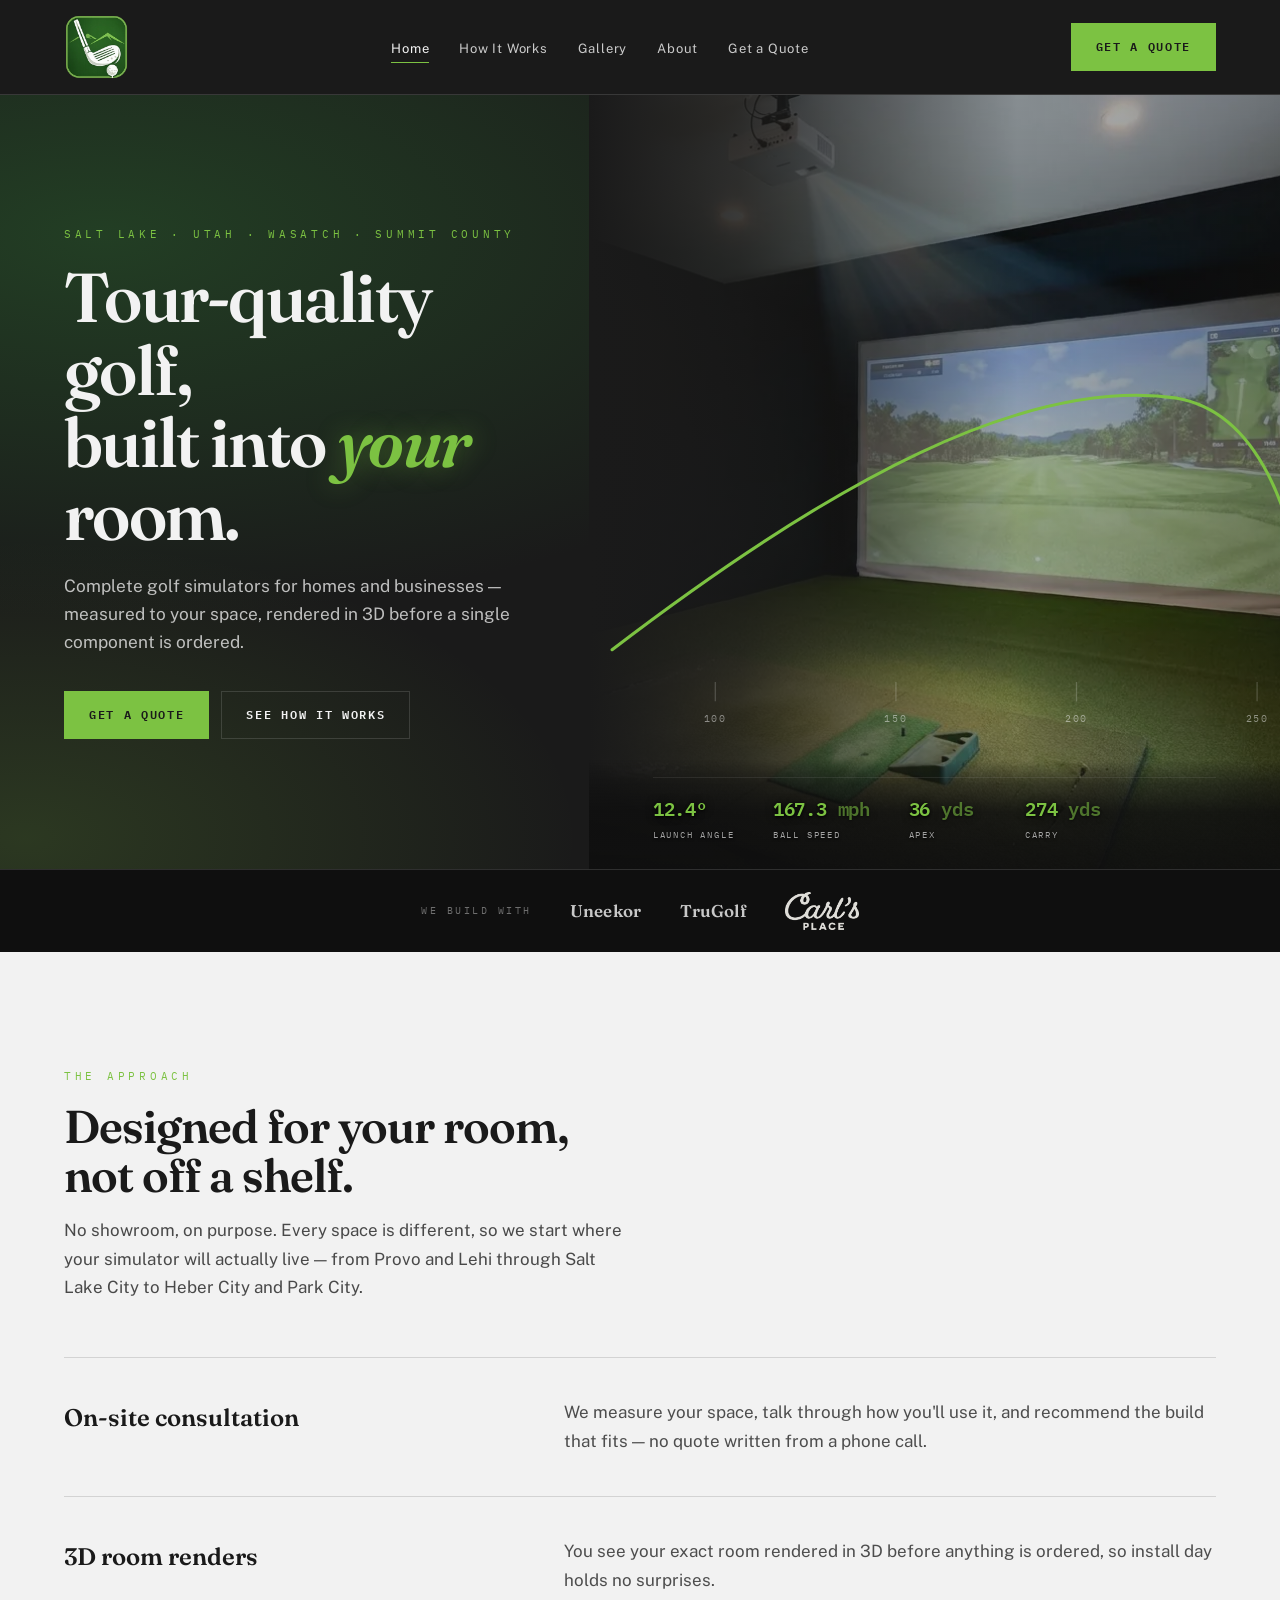
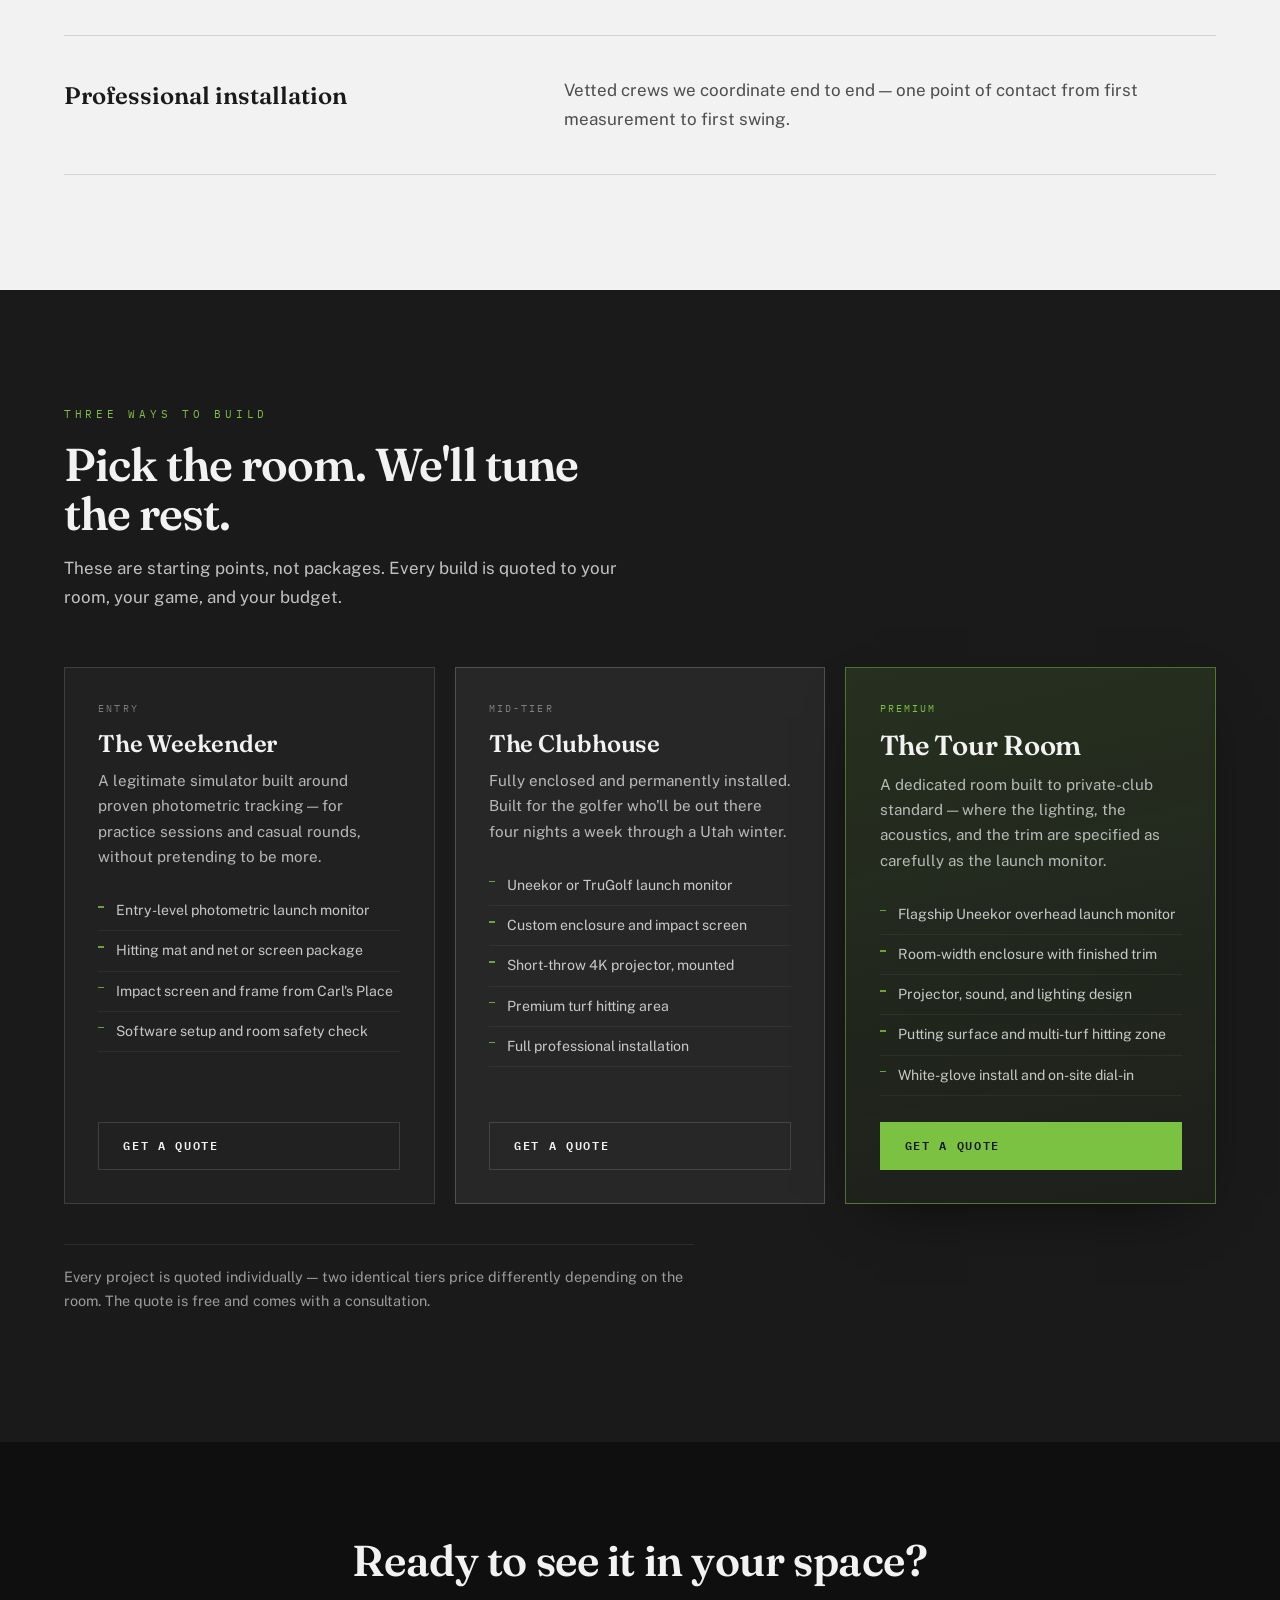
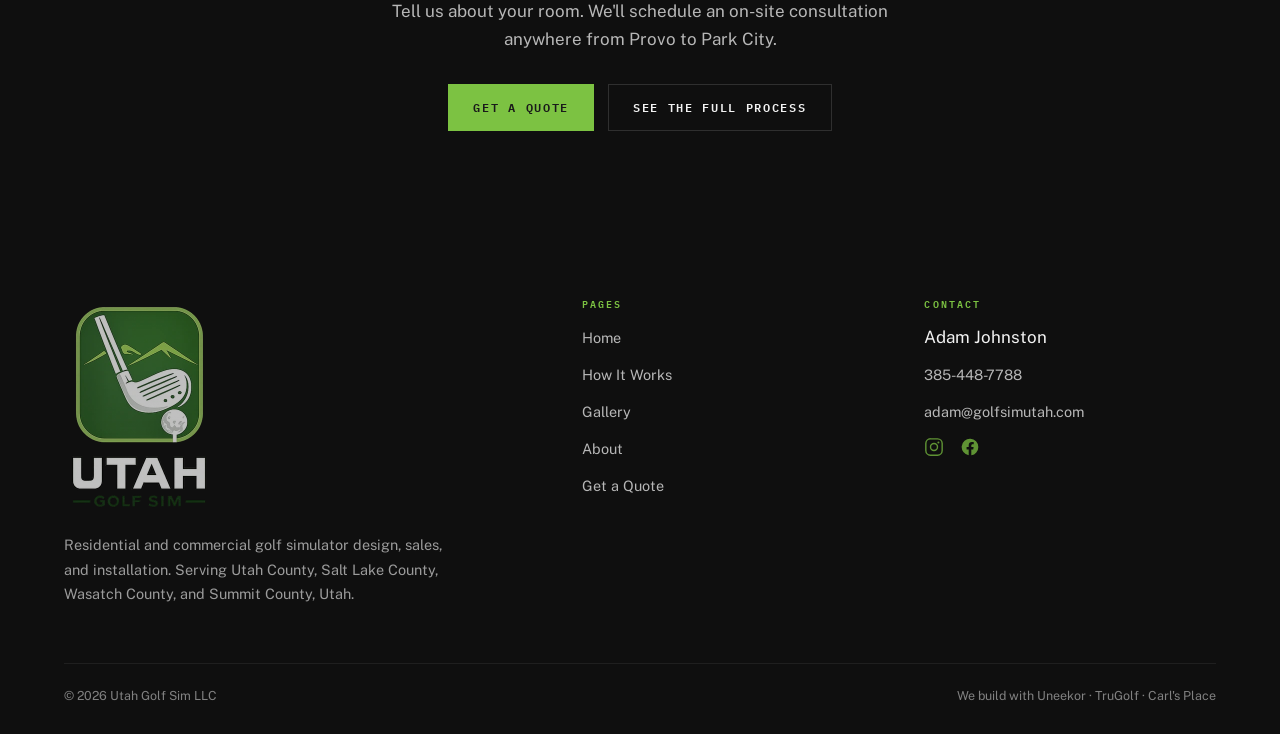
==== index.html @ 5980cd9d "Use icon-only mark in nav, larger The horizontal lockup crammed into the nav made "GOLF SIM" unreada" ====
<!DOCTYPE html>
<html lang="en">
<head>
<!-- Google tag (gtag.js) -->
<script async src="https://www.googletagmanager.com/gtag/js?id=G-Y579968N7B"></script>
<script>
  window.dataLayer = window.dataLayer || [];
  function gtag(){dataLayer.push(arguments);}
  gtag('js', new Date());
  gtag('config', 'G-Y579968N7B');
</script>
<!-- Meta Pixel Code -->
<script>
!function(f,b,e,v,n,t,s)
{if(f.fbq)return;n=f.fbq=function(){n.callMethod?
n.callMethod.apply(n,arguments):n.queue.push(arguments)};
if(!f._fbq)f._fbq=n;n.push=n;n.loaded=!0;n.version='2.0';
n.queue=[];t=b.createElement(e);t.async=!0;
t.src=v;s=b.getElementsByTagName(e)[0];
s.parentNode.insertBefore(t,s)}(window, document,'script',
'https://connect.facebook.net/en_US/fbevents.js');
fbq('init', '1754399582407942');
fbq('track', 'PageView');
</script>
<noscript><img height="1" width="1" style="display:none"
src="https://www.facebook.com/tr?id=1754399582407942&ev=PageView&noscript=1"
/></noscript>
<!-- End Meta Pixel Code -->
<meta charset="utf-8">
<meta name="viewport" content="width=device-width, initial-scale=1.0">
<title>Golf Simulator Installation — Salt Lake, Utah, Wasatch &amp; Summit County</title>
<meta name="description" content="Utah Golf Sim designs and installs residential and commercial golf simulators across Utah County, Salt Lake County, Wasatch County, and Summit County — Provo and Lehi to Park City and Heber City. We build with Uneekor, TruGolf, and Carl's Place. On-site consultation and a 3D render before anything is ordered.">
<link rel="canonical" href="https://golfsimutah.com/">
<meta property="og:type" content="website">
<meta property="og:site_name" content="Utah Golf Sim">
<meta property="og:title" content="Golf Simulator Installation — Salt Lake, Utah, Wasatch &amp; Summit County">
<meta property="og:description" content="Residential and commercial golf simulator design and installation. On-site consultation, 3D room render, professional install.">
<meta property="og:url" content="https://golfsimutah.com/">
<meta property="og:image" content="https://golfsimutah.com/assets/img/og-image.jpg">
<meta name="twitter:card" content="summary_large_image">
<meta name="twitter:title" content="Golf Simulator Installation — Salt Lake, Utah, Wasatch &amp; Summit County">
<meta name="twitter:description" content="Residential and commercial golf simulator design and installation across Utah County, Salt Lake County, Wasatch County, and Summit County.">
<meta name="twitter:image" content="https://golfsimutah.com/assets/img/og-image.jpg">
<link rel="icon" href="/assets/img/favicon.png" type="image/png">
<link rel="apple-touch-icon" href="/assets/img/favicon.png">
<link rel="preconnect" href="https://fonts.googleapis.com">
<link rel="preconnect" href="https://fonts.gstatic.com" crossorigin>
<link href="https://fonts.googleapis.com/css2?family=Fraunces:ital,opsz,wght@0,9..144,600;0,9..144,700;1,9..144,600&family=IBM+Plex+Mono:wght@400;600&family=Public+Sans:wght@400;600&display=swap" rel="stylesheet">
<link rel="stylesheet" href="/assets/css/style.css">
<script type="application/ld+json">
{
  "@context":"https://schema.org",
  "@type":"LocalBusiness",
  "@id":"https://golfsimutah.com/#business",
  "name":"Utah Golf Sim",
  "legalName":"Utah Golf Sim LLC",
  "url":"https://golfsimutah.com/",
  "logo":"https://golfsimutah.com/assets/img/logo-horizontal.png",
  "image":"https://golfsimutah.com/assets/img/og-image.jpg",
  "telephone":"+1-385-448-7788",
  "email":"adam@golfsimutah.com",
  "priceRange":"$$$$",
  "founder":{"@type":"Person","name":"Adam Johnston"},
  "address":{"@type":"PostalAddress","addressRegion":"UT","addressCountry":"US"},
  "areaServed":[
    {"@type":"AdministrativeArea","name":"Utah County, Utah"},
    {"@type":"AdministrativeArea","name":"Salt Lake County, Utah"},
    {"@type":"AdministrativeArea","name":"Wasatch County, Utah"},
    {"@type":"AdministrativeArea","name":"Summit County, Utah"}
  ],
  "description":"Residential and commercial golf simulator design, sales, and installation serving Utah County, Salt Lake County, Wasatch County, and Summit County, Utah — including Provo, Orem, Lehi, Draper, Park City, and Heber City.",
  "makesOffer":[
    {"@type":"Offer","itemOffered":{"@type":"Service","name":"The Weekender — entry golf simulator build"}},
    {"@type":"Offer","itemOffered":{"@type":"Service","name":"The Clubhouse — mid-tier enclosed simulator room"}},
    {"@type":"Offer","itemOffered":{"@type":"Service","name":"The Tour Room — premium dedicated simulator room"}}
  ]
}
</script>
</head>
<body>
<a class="skip" href="#main">Skip to main content</a>

<header class="nav">
  <div class="nav__in">
    <a class="logo" href="/" aria-label="Utah Golf Sim - Home"><picture><source srcset="/assets/img/logo-icon.webp" type="image/webp"><img class="logo__img" src="/assets/img/logo-icon.png" alt="Utah Golf Sim" width="220" height="222" fetchpriority="high"></picture></a>
    <button class="nav__toggle" aria-expanded="false" aria-label="Menu">
      <svg width="22" height="14" viewBox="0 0 22 14" fill="none" stroke="currentColor" stroke-width="1.6"><path d="M0 1h22M0 7h22M0 13h22"/></svg>
    </button>
    <ul class="nav__links">
      <li><a href="/" aria-current="page">Home</a></li>
      <li><a href="/how-it-works">How It Works</a></li>
      <li><a href="/gallery">Gallery</a></li>
      <li><a href="/about">About</a></li>
      <li><a href="/quote">Get a Quote</a></li>
    </ul>
    <a class="btn btn--brass" href="/quote">Get a Quote</a>
  </div>
</header>

<main id="main">

<section class="hero">
  <div class="hero__grid">
    <div class="hero__copy">
      <p class="eyebrow">Salt Lake &middot; Utah &middot; Wasatch &middot; Summit County</p>
      <h1>Tour-quality golf,<br>built into <em>your</em> room.</h1>
      <p class="hero__sub">Complete golf simulators for homes and businesses — measured to your space, rendered in 3D before a single component is ordered.</p>
      <div class="hero__cta">
        <a class="btn btn--brass" href="/quote">Get a Quote</a>
        <a class="btn btn--ghost" href="/how-it-works">See How It Works</a>
      </div>
    </div>

    <div class="hero__media">
      <picture>
        <source srcset="/assets/img/hero.webp" type="image/webp">
        <img src="/assets/img/hero.jpg" width="1376" height="768" fetchpriority="high" alt="A golf simulator room with wall-to-wall turf, a matte black screen wall showing a projected fairway, and a ceiling-mounted projector."></picture>
      <div class="hero__scrim"></div>

      <svg class="hero__tracer" viewBox="0 0 800 600" preserveAspectRatio="xMidYMid slice" aria-hidden="true">
        <line class="tracer__tick" x1="90" y1="470" x2="90" y2="455"/>
        <line class="tracer__tick" x1="230" y1="470" x2="230" y2="455"/>
        <line class="tracer__tick" x1="370" y1="470" x2="370" y2="455"/>
        <line class="tracer__tick" x1="510" y1="470" x2="510" y2="455"/>
        <line class="tracer__tick" x1="650" y1="470" x2="650" y2="455"/>
        <text class="tracer__lbl" x="90" y="486" text-anchor="middle">50</text>
        <text class="tracer__lbl" x="230" y="486" text-anchor="middle">100</text>
        <text class="tracer__lbl" x="370" y="486" text-anchor="middle">150</text>
        <text class="tracer__lbl" x="510" y="486" text-anchor="middle">200</text>
        <text class="tracer__lbl" x="650" y="486" text-anchor="middle">250</text>
        <path class="tracer__path" pathLength="1000" d="M 150 430 C 320 300, 470 218, 588 235 C 650 246, 680 322, 688 410"/>
        <circle class="tracer__ball" cx="688" cy="410" r="7" fill="#7CC242" style="transform-origin:688px 410px"/>
      </svg>

      <div class="readout">
        <div class="readout__item">
          <div class="readout__num"><span data-to="12.4" data-dec="1" data-suffix="°">12.4°</span></div>
          <div class="readout__lbl">Launch angle</div>
        </div>
        <div class="readout__item">
          <div class="readout__num"><span data-to="167.3" data-dec="1">167.3</span> <span style="opacity:.55">mph</span></div>
          <div class="readout__lbl">Ball speed</div>
        </div>
        <div class="readout__item">
          <div class="readout__num"><span data-to="36" data-dec="0">36</span> <span style="opacity:.55">yds</span></div>
          <div class="readout__lbl">Apex</div>
        </div>
        <div class="readout__item">
          <div class="readout__num"><span data-to="274" data-dec="0">274</span> <span style="opacity:.55">yds</span></div>
          <div class="readout__lbl">Carry</div>
        </div>
      </div>
    </div>
  </div>
</section>

<section class="dealers">
  <div class="wrap dealers__in">
    <span class="dealers__lbl">We build with</span>
    <span class="dealers__name">Uneekor</span>
    <span class="dealers__name">TruGolf</span>
    <img class="dealers__logo" src="/assets/img/carl-place-logo.png" width="79" height="41" alt="Carl's Place" loading="lazy">
  </div>
</section>

<section class="sec">
  <div class="wrap">
    <div class="sec__head rv">
      <p class="eyebrow">The approach</p>
      <h2>Designed for your room, not off a shelf.</h2>
      <p class="sec__lede">No showroom, on purpose. Every space is different, so we start where your simulator will actually live — from Provo and Lehi through Salt Lake City to Heber City and Park City.</p>
    </div>

    <div class="approach">
      <div class="approach__row rv">
        <div class="approach__k">On-site consultation</div>
        <p class="approach__v">We measure your space, talk through how you'll use it, and recommend the build that fits — no quote written from a phone call.</p>
      </div>
      <div class="approach__row rv">
        <div class="approach__k">3D room renders</div>
        <p class="approach__v">You see your exact room rendered in 3D before anything is ordered, so install day holds no surprises.</p>
      </div>
      <div class="approach__row rv">
        <div class="approach__k">Professional installation</div>
        <p class="approach__v">Vetted crews we coordinate end to end — one point of contact from first measurement to first swing.</p>
      </div>
    </div>
  </div>
</section>

<section class="sec sec--dark">
  <div class="wrap">
    <div class="sec__head rv">
      <p class="eyebrow">Three ways to build</p>
      <h2>Pick the room. We'll tune the rest.</h2>
      <p class="sec__lede">These are starting points, not packages. Every build is quoted to your room, your game, and your budget.</p>
    </div>

    <div class="tiers">
      <article class="tier rv">
        <div class="tier__tag">Entry</div>
        <h3>The Weekender</h3>
        <p class="tier__desc">A legitimate simulator built around proven photometric tracking — for practice sessions and casual rounds, without pretending to be more.</p>
        <ul class="tier__list">
          <li>Entry-level photometric launch monitor</li>
          <li>Hitting mat and net or screen package</li>
          <li>Impact screen and frame from Carl's Place</li>
          <li>Software setup and room safety check</li>
        </ul>
        <a class="btn btn--ghost" href="/quote">Get a Quote</a>
      </article>

      <article class="tier tier--mid rv">
        <div class="tier__tag">Mid-tier</div>
        <h3>The Clubhouse</h3>
        <p class="tier__desc">Fully enclosed and permanently installed. Built for the golfer who'll be out there four nights a week through a Utah winter.</p>
        <ul class="tier__list">
          <li>Uneekor or TruGolf launch monitor</li>
          <li>Custom enclosure and impact screen</li>
          <li>Short-throw 4K projector, mounted</li>
          <li>Premium turf hitting area</li>
          <li>Full professional installation</li>
        </ul>
        <a class="btn btn--ghost" href="/quote">Get a Quote</a>
      </article>

      <article class="tier tier--top rv">
        <div class="tier__tag">Premium</div>
        <h3>The Tour Room</h3>
        <p class="tier__desc">A dedicated room built to private-club standard — where the lighting, the acoustics, and the trim are specified as carefully as the launch monitor.</p>
        <ul class="tier__list">
          <li>Flagship Uneekor overhead launch monitor</li>
          <li>Room-width enclosure with finished trim</li>
          <li>Projector, sound, and lighting design</li>
          <li>Putting surface and multi-turf hitting zone</li>
          <li>White-glove install and on-site dial-in</li>
        </ul>
        <a class="btn btn--brass" href="/quote">Get a Quote</a>
      </article>
    </div>

    <p class="tier__note">Every project is quoted individually — two identical tiers price differently depending on the room. The quote is free and comes with a consultation.</p>
  </div>
</section>

<section class="cta">
  <div class="wrap">
    <h2>Ready to see it in your space?</h2>
    <p>Tell us about your room. We'll schedule an on-site consultation anywhere from Provo to Park City.</p>
    <a class="btn btn--brass" href="/quote">Get a Quote</a>
    <a class="btn btn--ghost" href="/how-it-works" style="margin-left:10px">See the Full Process</a>
  </div>
</section>

</main>

<footer class="foot">
  <div class="wrap">
    <div class="foot__grid">
      <div>
        <a class="logo" href="/" aria-label="Utah Golf Sim - Home"><picture><source srcset="/assets/img/logo-vertical.webp" type="image/webp"><img class="logo__img logo__img--foot" src="/assets/img/logo-vertical.png" alt="Utah Golf Sim" width="300" height="432" loading="lazy"></picture></a>
        <p class="foot__blurb">Residential and commercial golf simulator design, sales, and installation. Serving Utah County, Salt Lake County, Wasatch County, and Summit County, Utah.</p>
      </div>
      <div>
        <h4>Pages</h4>
        <ul>
          <li><a href="/">Home</a></li>
          <li><a href="/how-it-works">How It Works</a></li>
          <li><a href="/gallery">Gallery</a></li>
          <li><a href="/about">About</a></li>
          <li><a href="/quote">Get a Quote</a></li>
        </ul>
      </div>
      <div>
        <h4>Contact</h4>
        <ul>
          <li>Adam Johnston</li>
          <li><a href="tel:+13854487788">385-448-7788</a></li>
          <li><a href="mailto:adam@golfsimutah.com">adam@golfsimutah.com</a></li><li class="foot__social"><a href="https://www.instagram.com/utahgolfsim/" target="_blank" rel="noopener" aria-label="Utah Golf Sim on Instagram"><svg width="20" height="20" viewBox="0 0 24 24" fill="none" aria-hidden="true"><rect x="2.2" y="2.2" width="19.6" height="19.6" rx="5.5" stroke="currentColor" stroke-width="1.7"/><circle cx="12" cy="12" r="4.2" stroke="currentColor" stroke-width="1.7"/><circle cx="17.3" cy="6.7" r="1.25" fill="currentColor"/></svg></a><a href="https://www.facebook.com/profile.php?id=61592087606623" target="_blank" rel="noopener" aria-label="Utah Golf Sim on Facebook"><svg width="20" height="20" viewBox="0 0 24 24" fill="currentColor" aria-hidden="true"><path d="M22 12a10 10 0 1 0-11.56 9.88v-6.99H7.9V12h2.54V9.8c0-2.51 1.49-3.9 3.78-3.9 1.09 0 2.24.2 2.24.2v2.46h-1.26c-1.24 0-1.63.77-1.63 1.56V12h2.78l-.44 2.89h-2.34v6.99A10 10 0 0 0 22 12z"/></svg></a></li>
        </ul>
      </div>
    </div>
    <div class="foot__base">
      <span>© 2026 Utah Golf Sim LLC</span>
      <span>We build with Uneekor · TruGolf · Carl's Place</span>
    </div>
  </div>
</footer>

<script src="/assets/js/main.js"></script>
</body>
</html>
---- assets/css/style.css ----
/* ============================================================
   UTAH GOLF SIM — brand system
   ============================================================ */
:root{
  /* 2026 rebrand — dark charcoal + neon-green, matching the Facebook cover.
     Variable NAMES are kept from the old scheme so existing inline var(--…)
     references keep working; only the VALUES moved to the new palette. */
  --green:#1A1A1A;        /* charcoal — dark base (nav, hero, dark sections) */
  --green-deep:#0F0F0F;   /* deeper charcoal — footer / deepest bands */
  --cream:#F2F2F2;        /* light-gray — body bg + light text on dark */
  --brass:#7CC242;        /* accent-green (neon) — the new accent, replaces brass */
  --brass-dim:#2E7032;    /* primary-green — deeper accent */
  --ink:#1A1A1A;          /* charcoal text on light sections */
  --primary-green:#2E7032;
  --accent-green:#7CC242;
  --white:#FFFFFF;
  --rule:rgba(242,242,242,.14);
  --rule-dark:rgba(26,26,26,.14);

  --display:"Fraunces",Georgia,"Times New Roman",serif;
  --body:"Public Sans",system-ui,-apple-system,sans-serif;
  --mono:"IBM Plex Mono",ui-monospace,monospace;

  --pad:clamp(20px,5vw,64px);
  --maxw:1280px;
}

*,*::before,*::after{box-sizing:border-box}
html{scroll-behavior:smooth}
@media (prefers-reduced-motion:reduce){html{scroll-behavior:auto}}
body{
  margin:0;background:var(--cream);color:var(--ink);
  font-family:var(--body);font-size:17px;line-height:1.65;
  -webkit-font-smoothing:antialiased;
}
img,video,svg{display:block;max-width:100%}
a{color:inherit}
h1,h2,h3,h4{font-family:var(--display);font-weight:600;line-height:1.05;margin:0;letter-spacing:-.01em}

.wrap{max-width:var(--maxw);margin:0 auto;padding-inline:var(--pad)}
.skip{position:absolute;left:-9999px}
.skip:focus{left:12px;top:12px;background:var(--brass);color:var(--green);padding:10px 16px;z-index:100}
:focus-visible{outline:2px solid var(--brass);outline-offset:3px}

/* ---------- eyebrow ---------- */
.eyebrow{
  font-family:var(--mono);font-size:11px;letter-spacing:.34em;
  text-transform:uppercase;color:var(--brass);margin:0 0 18px;
}

/* ============================================================
   NAV
   ============================================================ */
.nav{
  position:sticky;top:0;z-index:50;background:var(--green);
  border-bottom:1px solid var(--rule);
}
.nav__in{
  max-width:var(--maxw);margin:0 auto;padding:14px var(--pad);
  display:flex;align-items:center;justify-content:space-between;gap:24px;
}
/* logo — stacked lockup, fixes the run-together bug */
.logo{text-decoration:none;display:block;line-height:0}
.nav .logo__img{display:block;height:66px;width:auto}
.logo__img--foot{display:block;height:auto;width:150px}
@media (max-width:900px){.nav .logo__img{height:58px}}
.logo__eyebrow{
  display:block;font-family:var(--mono);font-size:10px;font-weight:600;
  letter-spacing:.42em;color:var(--brass);margin-bottom:5px;
}
.logo__word{
  display:block;font-family:var(--display);font-weight:700;
  font-size:23px;letter-spacing:.02em;color:var(--cream);
}
.nav__links{display:flex;align-items:center;gap:30px;list-style:none;margin:0;padding:0}
.nav__links li+li{margin-left:0}
@supports not (gap:1px){.nav__links li+li{margin-left:30px}}
.nav__links a{
  font-size:13px;letter-spacing:.06em;text-decoration:none;color:var(--cream);
  opacity:.82;padding:6px 0;border-bottom:1.5px solid transparent;
}
.nav__links a:hover{opacity:1}
.nav__links a[aria-current="page"]{opacity:1;border-bottom-color:var(--brass)}
.nav__toggle{display:none;background:none;border:0;color:var(--cream);padding:8px;cursor:pointer}

.btn{
  display:inline-block;font-family:var(--mono);font-size:12px;font-weight:600;
  letter-spacing:.14em;text-transform:uppercase;text-decoration:none;
  padding:13px 24px;border:1.5px solid transparent;cursor:pointer;transition:.18s;
}
.btn--brass{background:var(--brass);color:var(--green)}
.btn--brass:hover{background:#93d45f;box-shadow:0 0 24px -4px rgba(124,194,66,.55)}
.btn--ghost{border-color:var(--rule);color:var(--cream)}
.btn--ghost:hover{border-color:var(--brass);color:var(--brass)}
.btn--ink{border-color:var(--green);color:var(--green)}
.btn--ink:hover{background:var(--green);color:var(--cream)}

@media (max-width:900px){
  .nav__toggle{display:block}
  .nav__links{
    display:none;position:absolute;inset:100% 0 auto 0;background:var(--green-deep);
    flex-direction:column;align-items:flex-start;gap:0;padding:8px var(--pad) 20px;
    border-bottom:1px solid var(--rule);
  }
  .nav__links.is-open{display:flex}
  .nav__links li{width:100%}
  .nav__links a{display:block;padding:13px 0;font-size:15px}
  .nav .btn{display:none}
}

/* ============================================================
   HERO — asymmetric, media bleeds right
   ============================================================ */
.hero{
  background:
    radial-gradient(120% 90% at 8% 18%,rgba(46,112,50,.42) 0%,rgba(46,112,50,0) 55%),
    radial-gradient(90% 80% at 2% 96%,rgba(124,194,66,.18) 0%,rgba(124,194,66,0) 48%),
    var(--green);
  color:var(--cream);position:relative;overflow:hidden;
}
.hero h1 em{text-shadow:0 0 26px rgba(124,194,66,.4)}
.hero__grid{
  max-width:var(--maxw);margin:0 auto;
  display:grid;grid-template-columns:minmax(0,46fr) minmax(0,54fr);align-items:center;
  min-height:min(86vh,780px);
}
.hero__copy{padding:80px var(--pad) 80px}
.hero h1{
  font-size:clamp(2.6rem,5.4vw,4.4rem);color:var(--cream);
  margin:0 0 22px;letter-spacing:-.025em;
}
.hero h1 em{font-style:italic;color:var(--brass)}
.hero__sub{
  font-size:clamp(1rem,1.35vw,1.16rem);line-height:1.62;
  color:rgba(242,242,242,.76);max-width:48ch;margin:0 0 34px;
}
.hero__cta{display:flex;gap:12px;flex-wrap:wrap}

.hero__media{position:relative;align-self:stretch;min-height:340px;background:var(--green-deep)}
.hero__media picture{display:contents}
.hero__media img,.hero__media video{
  position:absolute;inset:0;width:100%;height:100%;object-fit:cover;
  /* the photo is shot bright and centre-weighted; bias the crop right so the
     screen wall sits clear of the headline column */
  object-position:62% center;
}
.hero__scrim{
  position:absolute;inset:0;
  background:linear-gradient(90deg,var(--green) 0%,rgba(26,26,26,.86) 22%,rgba(26,26,26,.34) 62%,rgba(26,26,26,.5) 100%);
}
.hero__tracer{position:absolute;inset:0;width:100%;height:100%}

/* tracer draw-on */
.tracer__path{
  fill:none;stroke:var(--brass);stroke-width:2.4;stroke-linecap:round;
  stroke-dasharray:1000;stroke-dashoffset:1000;
}
.is-ready .tracer__path{animation:draw 1.5s cubic-bezier(.22,.9,.3,1) .25s forwards}
@keyframes draw{to{stroke-dashoffset:0}}
.tracer__ball{opacity:0}
.is-ready .tracer__ball{animation:pop .4s ease-out 1.6s forwards}
@keyframes pop{from{opacity:0;transform:scale(.4)}to{opacity:1;transform:scale(1)}}
.tracer__tick{stroke:rgba(242,242,242,.2);stroke-width:1}
.tracer__lbl{
  font-family:var(--mono);font-size:8px;letter-spacing:.16em;
  fill:rgba(242,242,242,.5);text-transform:uppercase;
}

/* data readout */
/* The readouts float on the photograph, whose brightness swings from dark
   turf to a lit projector screen — 36 yds landed on the fairway at 1.5:1.
   A scrim under the strip gives every number a predictable dark backing
   instead of trusting whatever pixel happens to be behind it. */
.readout::before{
  content:"";position:absolute;left:calc(var(--pad) * -1);right:calc(var(--pad) * -1);
  top:-18px;bottom:-26px;z-index:-1;pointer-events:none;
  background:linear-gradient(180deg,rgba(15,15,15,0) 0%,rgba(15,15,15,.55) 22%,rgba(15,15,15,.88) 48%,rgba(15,15,15,.95) 100%);
}
.readout{
  position:absolute;left:var(--pad);bottom:26px;right:var(--pad);
  display:flex;gap:clamp(16px,3vw,40px);flex-wrap:wrap;
  padding-top:16px;border-top:1px solid var(--rule);
  isolation:isolate;
}
.readout__item{min-width:78px}
.readout__num{
  font-family:var(--mono);font-size:clamp(17px,1.5vw,19px);font-weight:600;
  color:var(--brass);letter-spacing:-.01em;
  /* brass is a mid-tone and the apex figure lands on the lit screen; the
     shadow carries it where the scrim alone can't reach */
  text-shadow:0 1px 3px rgba(0,0,0,.95),0 0 8px rgba(0,0,0,.7);
}
.readout__lbl{
  font-family:var(--mono);font-size:9px;letter-spacing:.2em;
  text-transform:uppercase;color:rgba(242,242,242,.66);margin-top:3px;
  text-shadow:0 1px 3px rgba(0,0,0,.9);
}

@media (max-width:1000px){
  .hero__grid{grid-template-columns:1fr;min-height:0}
  .hero__copy{padding:64px var(--pad) 44px;order:1}
  .hero__media{order:2;height:clamp(300px,52vw,440px)}
  .hero__scrim{background:linear-gradient(180deg,rgba(26,26,26,.72) 0%,rgba(26,26,26,.25) 45%,rgba(26,26,26,.7) 100%)}
}

/* ============================================================
   DEALER STRIP
   ============================================================ */
.dealers{background:var(--green-deep);color:var(--cream);padding:22px 0;border-top:1px solid var(--rule)}
.dealers__in{
  display:flex;align-items:center;gap:clamp(18px,3vw,44px);flex-wrap:wrap;justify-content:center;
}
.dealers__lbl{
  font-family:var(--mono);font-size:9.5px;letter-spacing:.26em;text-transform:uppercase;
  color:rgba(242,242,242,.42);
}
.dealers__name{
  font-family:var(--display);font-size:17px;font-weight:600;
  color:rgba(242,242,242,.82);letter-spacing:.01em;
}
.dealers__logo{height:38px;width:auto;opacity:.9;display:block}

/* ============================================================
   SECTIONS — varied rhythm, not a metronome
   ============================================================ */
.sec{padding:clamp(64px,9vw,120px) 0}
.sec--tight{padding:clamp(48px,6vw,72px) 0}
.sec--dark{background:var(--green);color:var(--cream)}
.sec--deep{background:var(--green-deep);color:var(--cream)}
.sec--dark h2,.sec--deep h2{color:var(--cream)}

.sec__head{max-width:56ch;margin-bottom:clamp(34px,5vw,56px)}
.sec h2{font-size:clamp(1.9rem,3.6vw,2.9rem);margin:0 0 16px;letter-spacing:-.022em}
.sec__lede{font-size:1.06rem;line-height:1.68;opacity:.78;margin:0}

/* offset approach list — deliberately not a 3-up grid */
.approach{display:grid;gap:0}
.approach__row{
  display:grid;grid-template-columns:minmax(0,1fr) minmax(0,1.45fr);
  gap:clamp(20px,4vw,56px);padding:clamp(26px,3.6vw,40px) 0;
  border-top:1px solid var(--rule-dark);align-items:start;
}
.sec--dark .approach__row{border-top-color:var(--rule)}
.approach__row:last-child{border-bottom:1px solid var(--rule-dark)}
.sec--dark .approach__row:last-child{border-bottom-color:var(--rule)}
.approach__k{font-family:var(--display);font-size:clamp(1.15rem,1.9vw,1.5rem);font-weight:600}
.approach__v{margin:0;opacity:.76;line-height:1.7}
@media (max-width:760px){.approach__row{grid-template-columns:1fr;gap:10px}}

/* ============================================================
   TIERS — visual weight escalates with tier
   ============================================================ */
.tiers{display:grid;grid-template-columns:repeat(3,1fr);gap:clamp(14px,1.6vw,20px);align-items:stretch}
.tier{
  background:rgba(242,242,242,.03);border:1px solid var(--rule);
  padding:clamp(26px,2.6vw,34px);display:flex;flex-direction:column;
  transition:.2s;
}
.tier:hover{transform:translateY(-3px);border-color:rgba(124,194,66,.4)}
.tier__tag{
  font-family:var(--mono);font-size:9.5px;letter-spacing:.22em;text-transform:uppercase;
  color:rgba(242,242,242,.44);margin-bottom:14px;
}
.tier h3{font-size:1.5rem;color:var(--cream);margin:0 0 12px}
.tier__desc{font-size:.95rem;line-height:1.66;opacity:.72;margin:0 0 22px}
.tier__list{list-style:none;margin:0 0 26px;padding:0;flex:1}
.tier__list li{
  font-size:.88rem;padding:8px 0 8px 18px;position:relative;opacity:.8;
  border-bottom:1px solid rgba(242,242,242,.07);
}
.tier__list li::before{
  content:"";position:absolute;left:0;top:15px;width:6px;height:1.5px;background:var(--brass);
}
/* escalation */
.tier--mid{background:rgba(242,242,242,.055);border-color:rgba(242,242,242,.2)}
.tier--top{
  background:linear-gradient(168deg,rgba(124,194,66,.13),rgba(124,194,66,.03));
  border-color:rgba(124,194,66,.5);box-shadow:0 20px 60px -30px rgba(0,0,0,.8);
}
.tier--top .tier__tag{color:var(--brass)}
.tier--top h3{font-size:1.72rem}
.tier__note{
  margin-top:clamp(28px,3.4vw,40px);padding-top:20px;border-top:1px solid var(--rule);
  font-size:.9rem;opacity:.6;max-width:70ch;
}
@media (max-width:900px){.tiers{grid-template-columns:1fr}}

/* ============================================================
   GALLERY — editorial, varied card sizes by content type
   ============================================================ */
.gnote{
  border-left:2px solid var(--brass);padding:14px 0 14px 18px;
  margin-bottom:clamp(32px,4vw,48px);max-width:64ch;
  font-size:.96rem;line-height:1.65;opacity:.8;
}
.gnote strong{opacity:1;font-weight:600}

.gwork{display:grid;grid-template-columns:repeat(2,1fr);gap:clamp(12px,1.5vw,18px)}
.gwork__card{
  position:relative;overflow:hidden;background:var(--green-deep);
  border:1px solid var(--rule-dark);text-decoration:none;color:inherit;display:block;
}
.gwork__card--feature{grid-column:1 / -1}
.gwork__media{aspect-ratio:16/9;background:var(--green-deep);position:relative;overflow:hidden}
.gwork__card--feature .gwork__media{aspect-ratio:21/9}
.gwork__media img{width:100%;height:100%;object-fit:cover;transition:.5s}
.gwork__card:hover .gwork__media img{transform:scale(1.03)}
.gwork__body{padding:20px 22px 24px;background:var(--cream)}
.gwork__badge{
  position:absolute;top:12px;left:12px;z-index:2;
  font-family:var(--mono);font-size:8.5px;letter-spacing:.18em;text-transform:uppercase;
  background:rgba(15,15,15,.86);color:var(--brass);padding:6px 10px;
  border:1px solid rgba(124,194,66,.34);
}
.gwork__body h3{font-size:1.16rem;margin:0 0 7px}
.gwork__body p{margin:0;font-size:.9rem;line-height:1.6;opacity:.72}
@media (max-width:760px){.gwork{grid-template-columns:1fr}}

/* render card — device framing, visually distinct from photo cards */
.grender{
  display:grid;grid-template-columns:minmax(0,1.1fr) minmax(0,1fr);
  gap:clamp(24px,4vw,56px);align-items:center;
}
.grender__frame{
  background:var(--green-deep);border:1px solid var(--rule);padding:clamp(16px,2.2vw,26px);
  position:relative;
}
.grender__frame::after{
  content:"";position:absolute;inset:0;border:1px solid rgba(124,194,66,.18);
  margin:8px;pointer-events:none;
}
.grender__frame img{width:100%;aspect-ratio:4/3;object-fit:cover}
@media (max-width:860px){.grender{grid-template-columns:1fr}}

/* spec strip — technical detail, reads like a spec sheet not interiors */
.gspec{display:grid;grid-template-columns:repeat(2,1fr);gap:clamp(12px,1.5vw,18px)}
.gspec__item{border:1px solid var(--rule);background:rgba(242,242,242,.03)}
.gspec__item img{width:100%;aspect-ratio:3/2;object-fit:cover}
.gspec__meta{padding:18px 20px 22px}
.gspec__meta h3{font-size:1.08rem;color:var(--cream);margin:0 0 6px}
.gspec__meta p{margin:0;font-size:.86rem;line-height:1.6;opacity:.68}
@media (max-width:760px){.gspec{grid-template-columns:1fr}}

/* ============================================================
   PROCESS — a real sequence, so numbering is earned
   ============================================================ */
.steps{counter-reset:s;display:grid;gap:0}
.step{
  display:grid;grid-template-columns:auto minmax(0,1fr);gap:clamp(20px,3vw,40px);
  padding:clamp(28px,3.6vw,44px) 0;border-top:1px solid var(--rule-dark);position:relative;
}
.sec--dark .step,.sec--deep .step{border-top-color:var(--rule)}
.step:last-child{border-bottom:1px solid var(--rule-dark)}
.sec--dark .step:last-child,.sec--deep .step:last-child{border-bottom-color:var(--rule)}
.step__n{
  counter-increment:s;font-family:var(--mono);font-size:11px;letter-spacing:.2em;
  color:var(--brass);padding-top:6px;
}
.step__n::before{content:counter(s,decimal-leading-zero)}
.step h3{font-size:clamp(1.25rem,2.2vw,1.65rem);margin:0 0 10px}
.step p{margin:0;opacity:.76;line-height:1.7;max-width:62ch}

/* ============================================================
   CTA BAND
   ============================================================ */
.cta{background:var(--green-deep);color:var(--cream);padding:clamp(60px,8vw,96px) 0;text-align:center}
.cta h2{font-size:clamp(1.8rem,3.4vw,2.7rem);margin:0 0 14px;color:var(--cream)}
.cta p{opacity:.74;max-width:52ch;margin:0 auto 30px}

/* ============================================================
   FORM
   ============================================================ */
.formgrid{display:grid;grid-template-columns:minmax(0,1.15fr) minmax(0,.85fr);gap:clamp(32px,5vw,72px);align-items:start}
@media (max-width:900px){.formgrid{grid-template-columns:1fr}}
.field{margin-bottom:20px}
.field label{
  display:block;font-family:var(--mono);font-size:10px;letter-spacing:.16em;
  text-transform:uppercase;margin-bottom:7px;opacity:.66;
}
.field input,.field select,.field textarea{
  width:100%;padding:13px 14px;font-family:var(--body);font-size:15px;color:var(--ink);
  background:#fff;border:1px solid rgba(26,26,26,.22);border-radius:0;
}
.field textarea{min-height:118px;resize:vertical}
.field input:focus,.field select:focus,.field textarea:focus{
  outline:none;border-color:var(--brass);box-shadow:0 0 0 3px rgba(124,194,66,.16);
}
.field__hint{font-size:.78rem;opacity:.56;margin:6px 0 0}
.hp{position:absolute;left:-9999px}
.aside{background:var(--green);color:var(--cream);padding:clamp(26px,3vw,34px)}
.aside h3{color:var(--cream);font-size:1.2rem;margin:0 0 18px}
.aside ol{margin:0;padding-left:18px}
.aside li{margin-bottom:16px;font-size:.92rem;line-height:1.62;opacity:.8}
.aside li strong{opacity:1;display:block;font-weight:600;margin-bottom:2px}
.aside__contact{margin-top:24px;padding-top:20px;border-top:1px solid var(--rule);font-size:.9rem;opacity:.8}
.aside__contact a{color:var(--brass)}

/* ============================================================
   FOOTER
   ============================================================ */
.foot{background:var(--green-deep);color:var(--cream);padding:clamp(48px,6vw,72px) 0 28px}
.foot__grid{display:grid;grid-template-columns:minmax(0,1.6fr) repeat(2,minmax(0,1fr));gap:clamp(28px,4vw,56px)}
.foot__blurb{font-size:.9rem;line-height:1.7;opacity:.62;max-width:42ch;margin:18px 0 0}
.foot h4{
  font-family:var(--mono);font-size:9.5px;letter-spacing:.22em;text-transform:uppercase;
  color:var(--brass);margin:0 0 14px;font-weight:600;
}
.foot ul{list-style:none;margin:0;padding:0}
.foot li{margin-bottom:9px}
.foot a{font-size:.9rem;text-decoration:none;opacity:.74}
.foot a:hover{opacity:1;color:var(--brass)}
.foot__base{
  margin-top:clamp(36px,5vw,56px);padding-top:22px;border-top:1px solid var(--rule);
  font-size:.78rem;opacity:.5;display:flex;justify-content:space-between;gap:16px;flex-wrap:wrap;
}
@media (max-width:760px){.foot__grid{grid-template-columns:1fr}}

/* ============================================================
   REVEAL
   ============================================================ */
/* content is visible by default — JS only ADDS the animation.
   if JS fails, the page still renders fully. */
.rv{opacity:1;transform:none}
.js .rv{opacity:0;transform:translateY(18px);transition:opacity .6s ease,transform .6s ease}
.js .rv.in{opacity:1;transform:none}
@media (prefers-reduced-motion:reduce){
  .js .rv{opacity:1;transform:none;transition:none}
  .tracer__path{stroke-dashoffset:0;animation:none}
  .tracer__ball{opacity:1;animation:none}
  .gwork__card:hover .gwork__media img{transform:none}
  .tier:hover{transform:none}
}

.foot__social{display:flex;gap:16px;margin-top:12px;list-style:none}
.foot__social a{color:var(--brass);display:inline-flex;transition:opacity .15s ease}
.foot__social a:hover{opacity:.65}
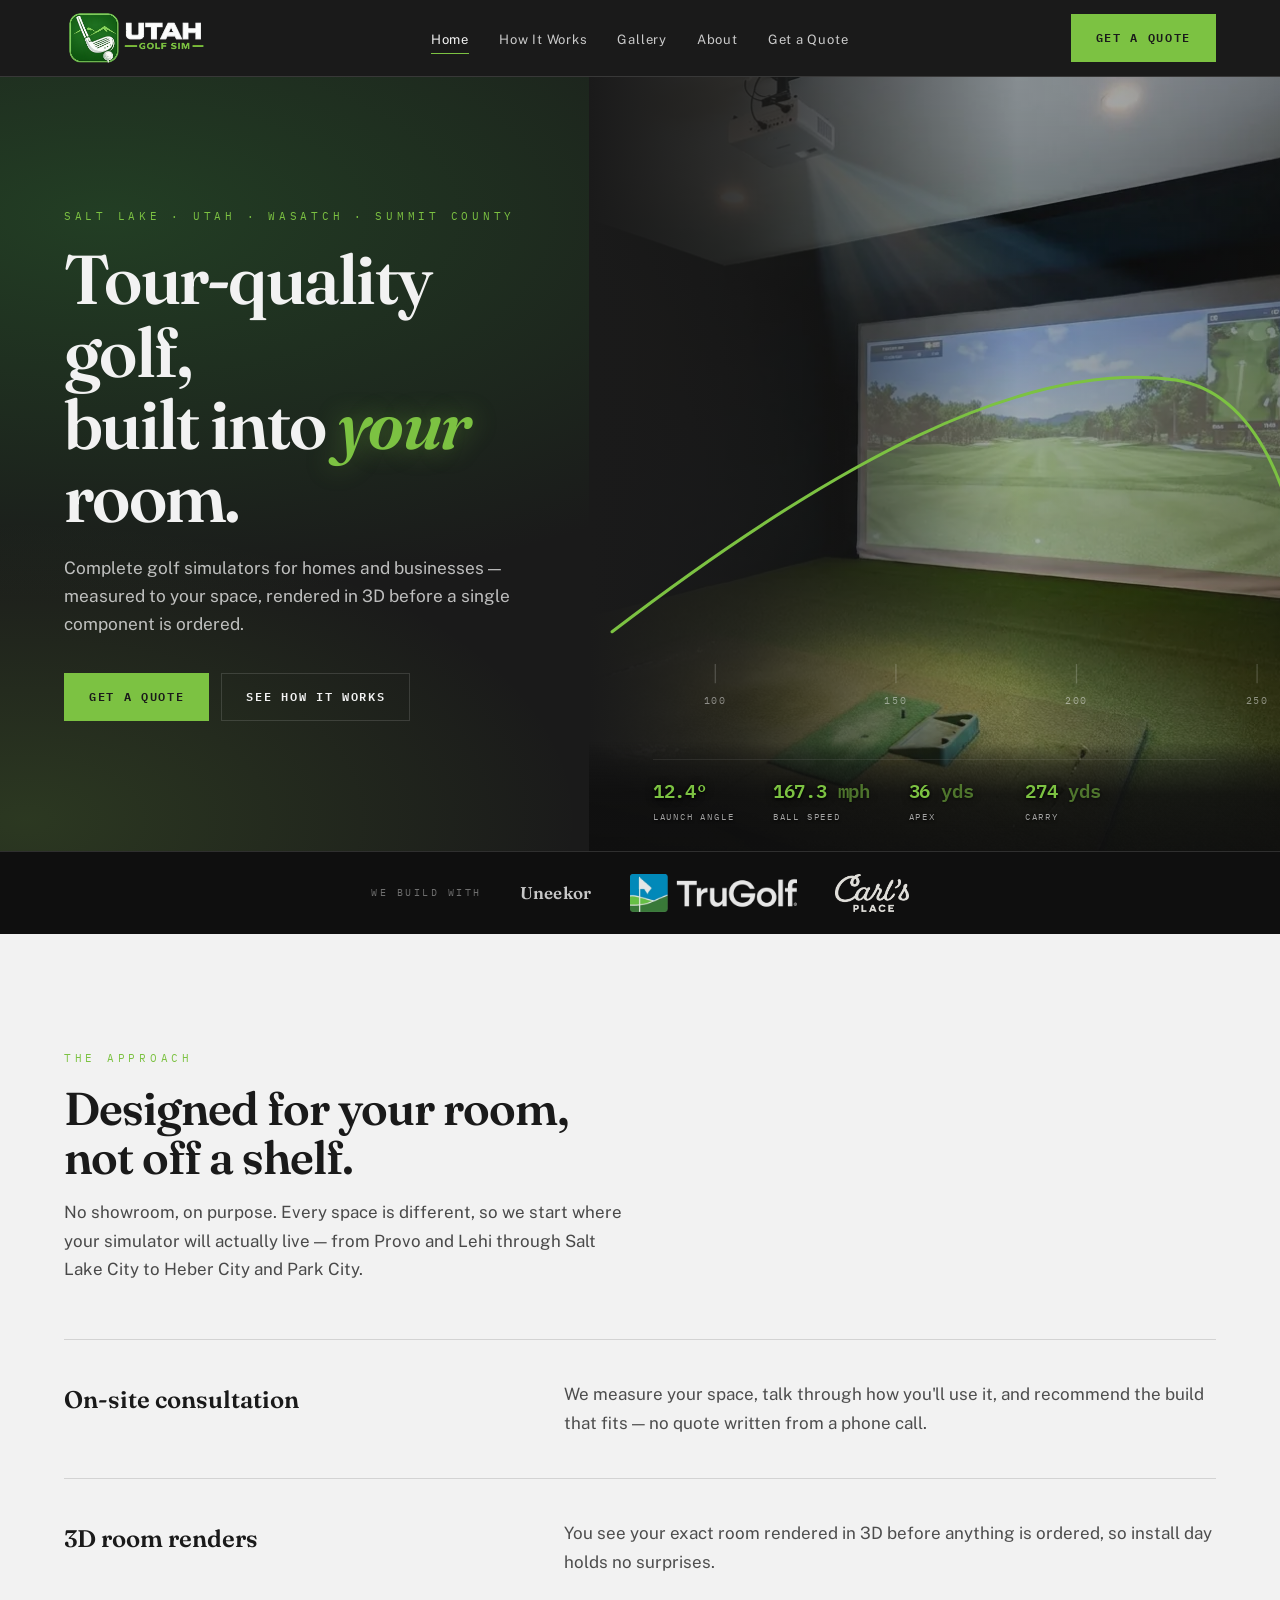
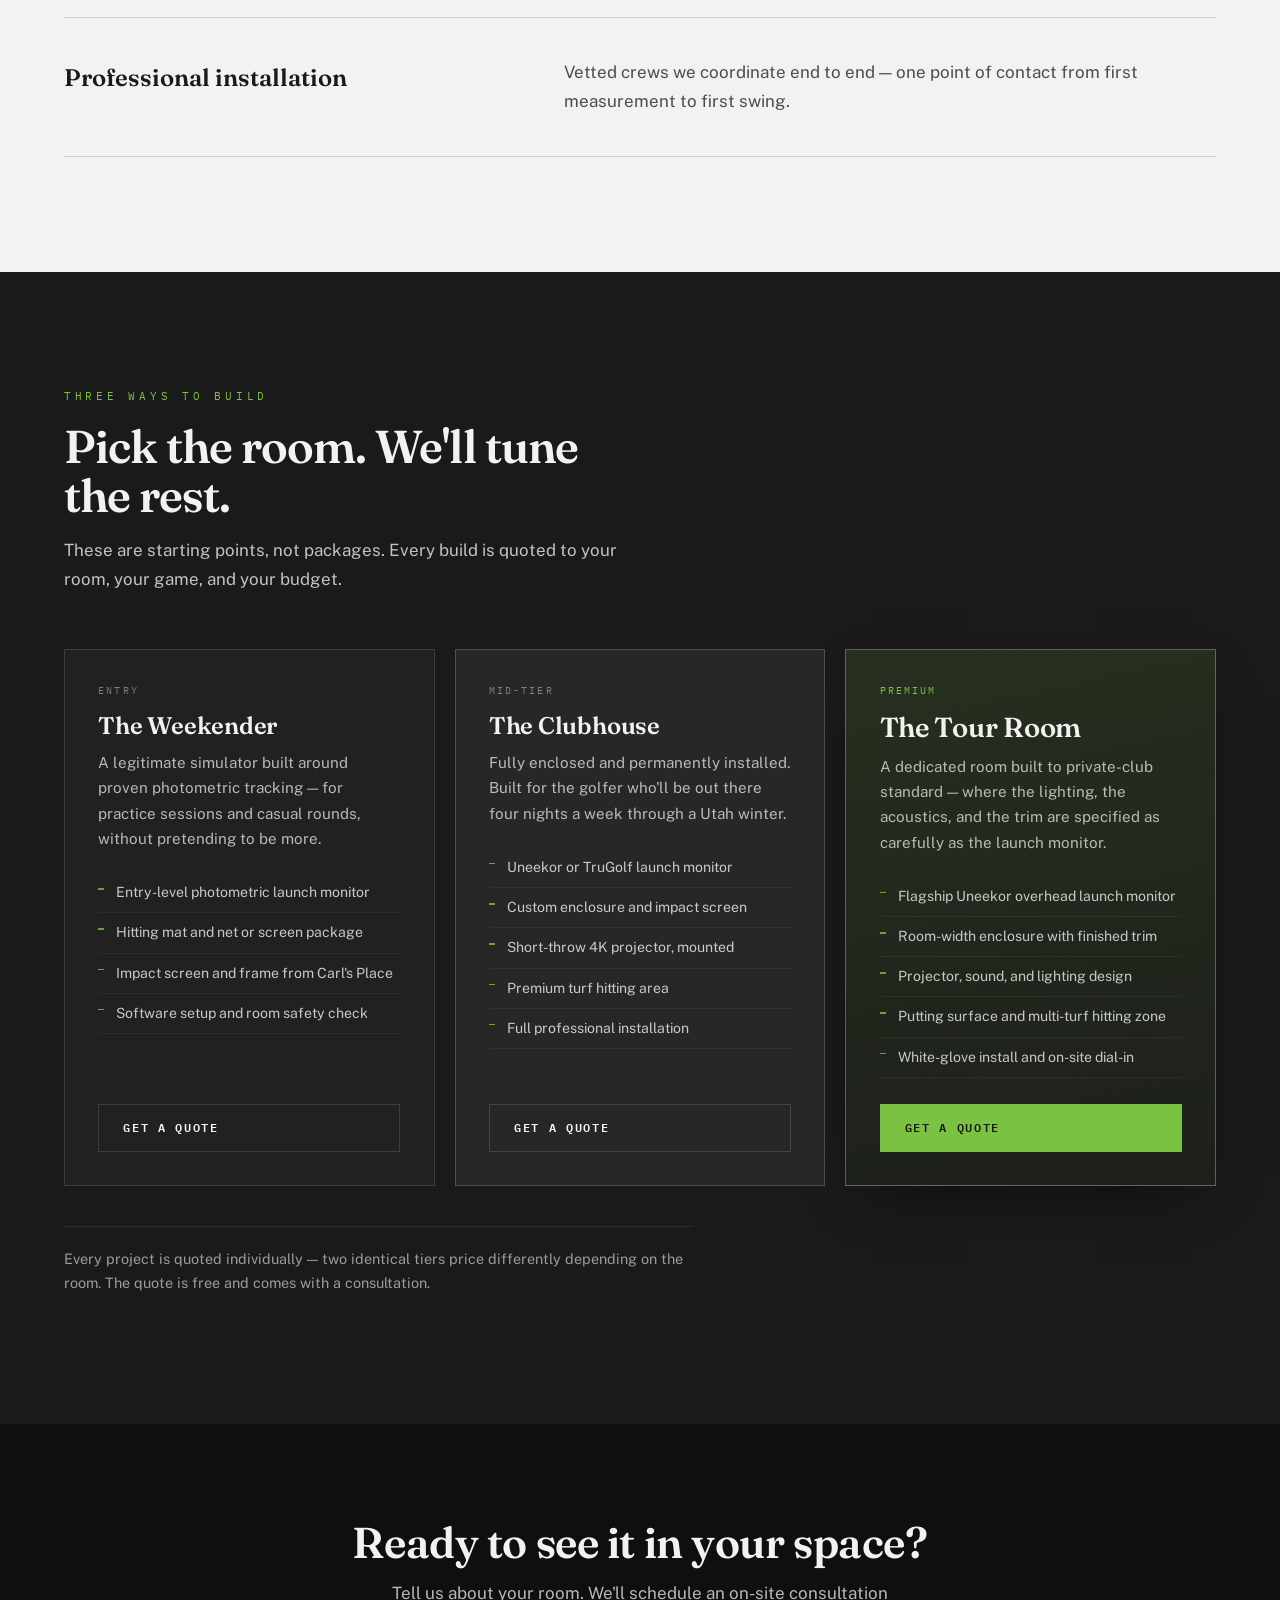
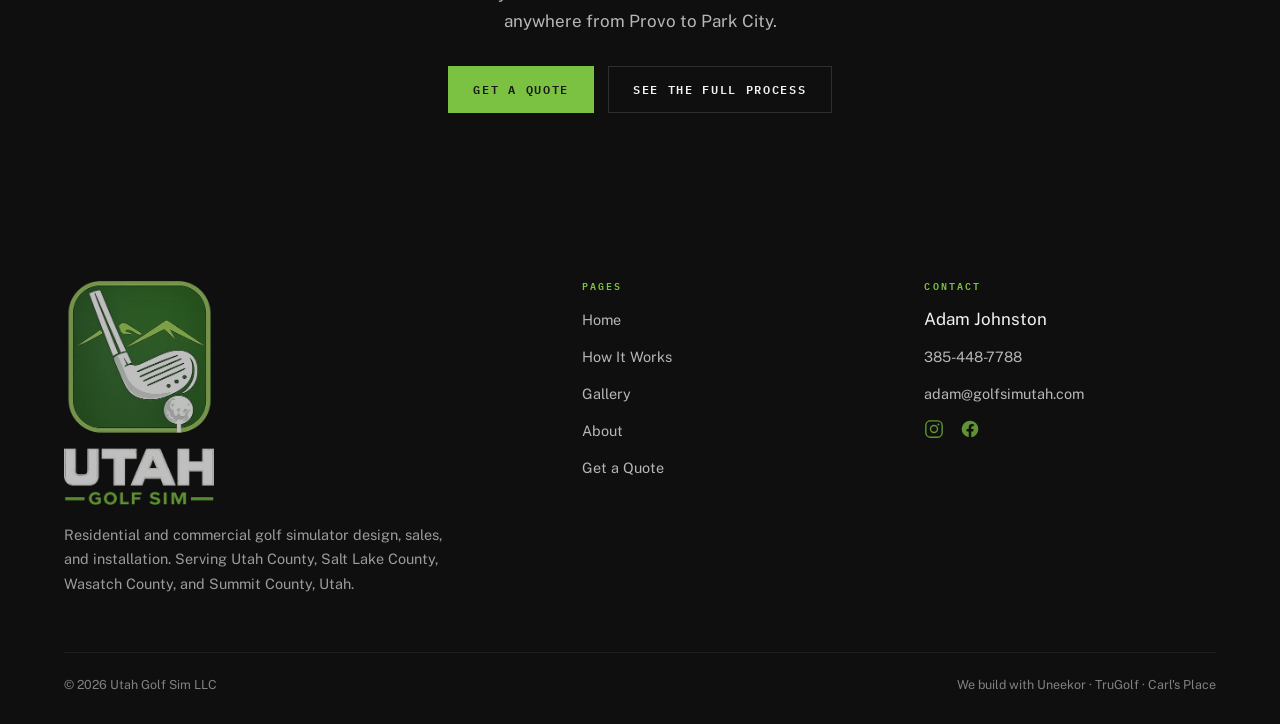
==== commit c1570f8e: "Fix logo contrast on dark bg + add TruGolf logo to strip - The brand wordmark is black "UTAH" + dark" ====
--- a/index.html
+++ b/index.html
@@ -82,7 +82,7 @@
 
 <header class="nav">
   <div class="nav__in">
-    <a class="logo" href="/" aria-label="Utah Golf Sim - Home"><picture><source srcset="/assets/img/logo-icon.webp" type="image/webp"><img class="logo__img" src="/assets/img/logo-icon.png" alt="Utah Golf Sim" width="220" height="222" fetchpriority="high"></picture></a>
+    <a class="logo" href="/" aria-label="Utah Golf Sim - Home"><picture><source srcset="/assets/img/logo-horizontal-rev.webp" type="image/webp"><img class="logo__img" src="/assets/img/logo-horizontal-rev.png" alt="Utah Golf Sim" width="560" height="232" fetchpriority="high"></picture></a>
     <button class="nav__toggle" aria-expanded="false" aria-label="Menu">
       <svg width="22" height="14" viewBox="0 0 22 14" fill="none" stroke="currentColor" stroke-width="1.6"><path d="M0 1h22M0 7h22M0 13h22"/></svg>
     </button>
@@ -158,7 +158,7 @@
   <div class="wrap dealers__in">
     <span class="dealers__lbl">We build with</span>
     <span class="dealers__name">Uneekor</span>
-    <span class="dealers__name">TruGolf</span>
+    <picture><source srcset="/assets/img/trugolf-logo.webp" type="image/webp"><img class="dealers__logo dealers__logo--tru" src="/assets/img/trugolf-logo.png" width="167" height="38" alt="TruGolf" loading="lazy"></picture>
     <img class="dealers__logo" src="/assets/img/carl-place-logo.png" width="79" height="41" alt="Carl's Place" loading="lazy">
   </div>
 </section>
@@ -258,7 +258,7 @@
   <div class="wrap">
     <div class="foot__grid">
       <div>
-        <a class="logo" href="/" aria-label="Utah Golf Sim - Home"><picture><source srcset="/assets/img/logo-vertical.webp" type="image/webp"><img class="logo__img logo__img--foot" src="/assets/img/logo-vertical.png" alt="Utah Golf Sim" width="300" height="432" loading="lazy"></picture></a>
+        <a class="logo" href="/" aria-label="Utah Golf Sim - Home"><picture><source srcset="/assets/img/logo-vertical-rev.webp" type="image/webp"><img class="logo__img logo__img--foot" src="/assets/img/logo-vertical-rev.png" alt="Utah Golf Sim" width="340" height="507" loading="lazy"></picture></a>
         <p class="foot__blurb">Residential and commercial golf simulator design, sales, and installation. Serving Utah County, Salt Lake County, Wasatch County, and Summit County, Utah.</p>
       </div>
       <div>
--- a/assets/css/style.css
+++ b/assets/css/style.css
@@ -56,14 +56,17 @@
   border-bottom:1px solid var(--rule);
 }
 .nav__in{
-  max-width:var(--maxw);margin:0 auto;padding:14px var(--pad);
+  max-width:var(--maxw);margin:0 auto;padding:8px var(--pad);
   display:flex;align-items:center;justify-content:space-between;gap:24px;
 }
 /* logo — stacked lockup, fixes the run-together bug */
 .logo{text-decoration:none;display:block;line-height:0}
-.nav .logo__img{display:block;height:66px;width:auto}
+/* nav uses the real horizontal brand logo (correct font + colors baked in),
+   sized large so the "GOLF SIM" sub-line stays legible */
+.nav .logo__img{display:block;height:60px;width:auto}
 .logo__img--foot{display:block;height:auto;width:150px}
-@media (max-width:900px){.nav .logo__img{height:58px}}
+@media (max-width:900px){.nav .logo__img{height:52px}}
+@media (max-width:380px){.nav .logo__img{height:46px}}
 .logo__eyebrow{
   display:block;font-family:var(--mono);font-size:10px;font-weight:600;
   letter-spacing:.42em;color:var(--brass);margin-bottom:5px;
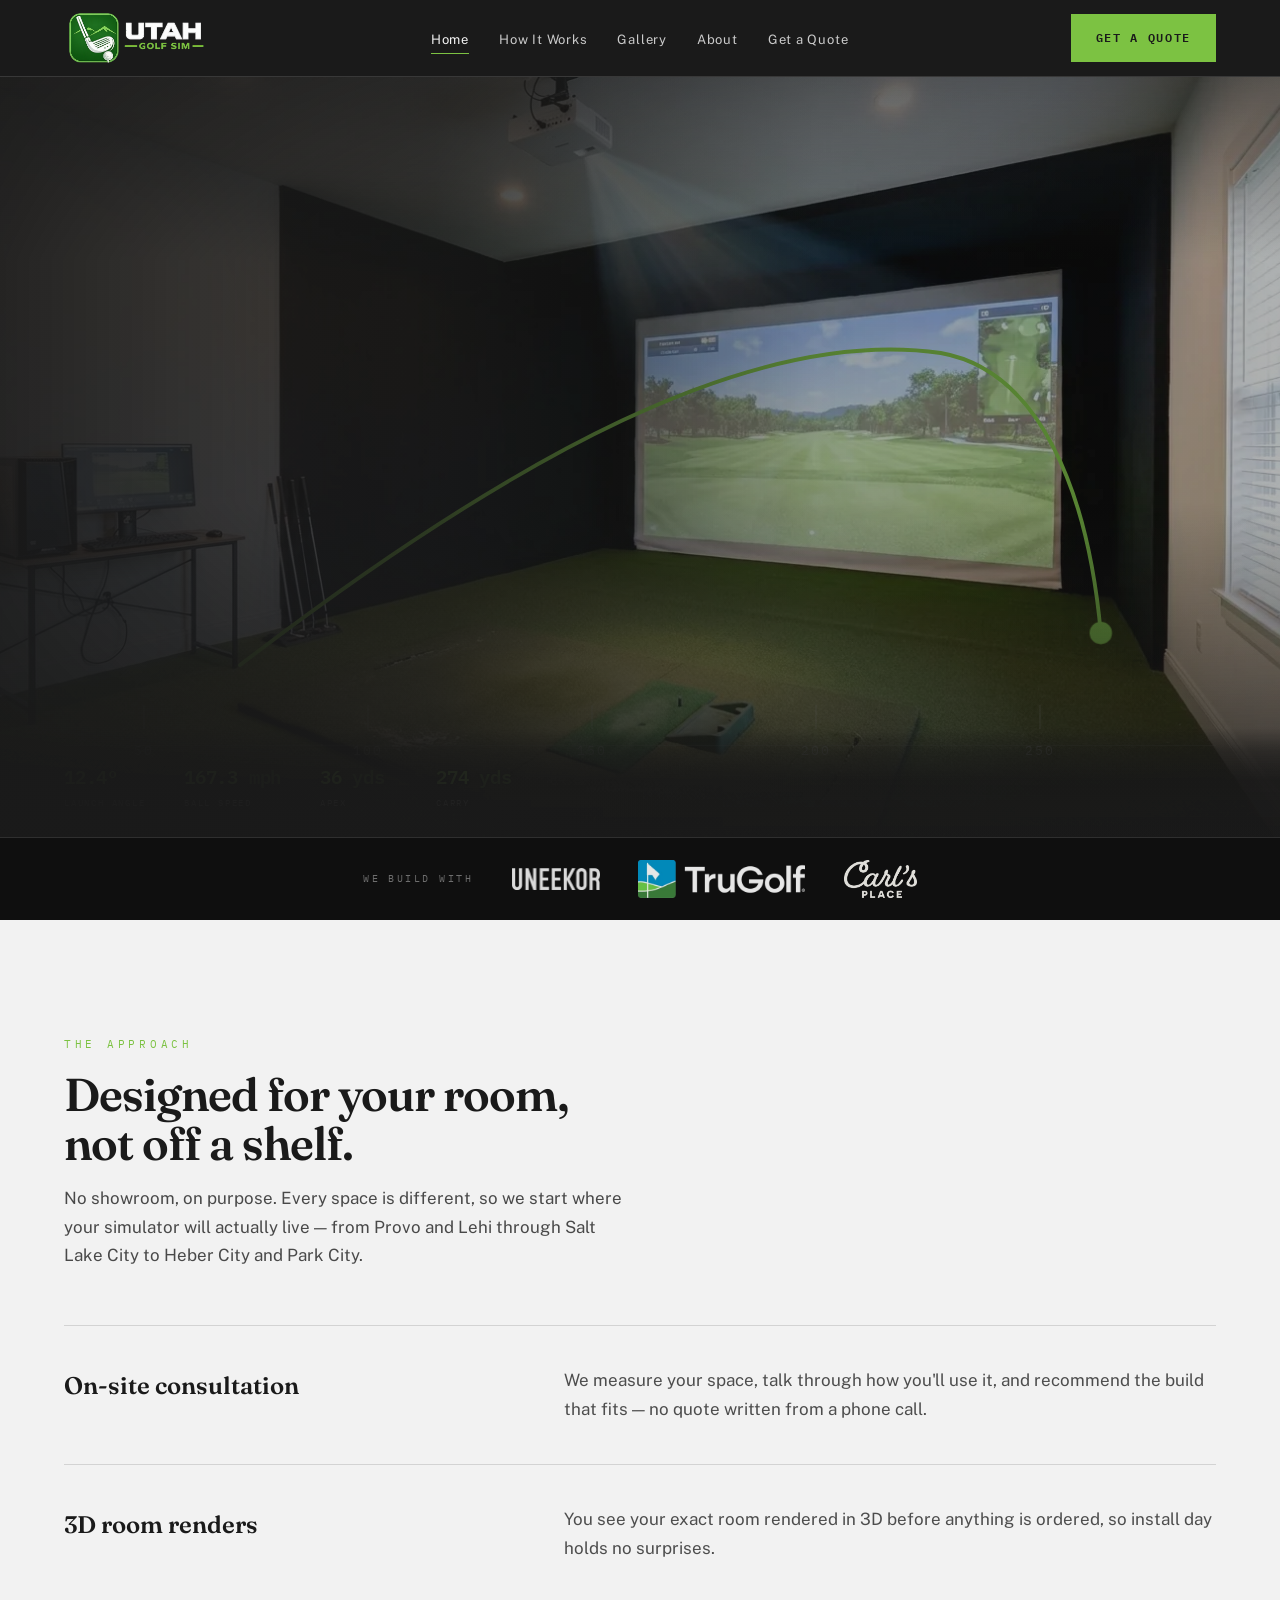
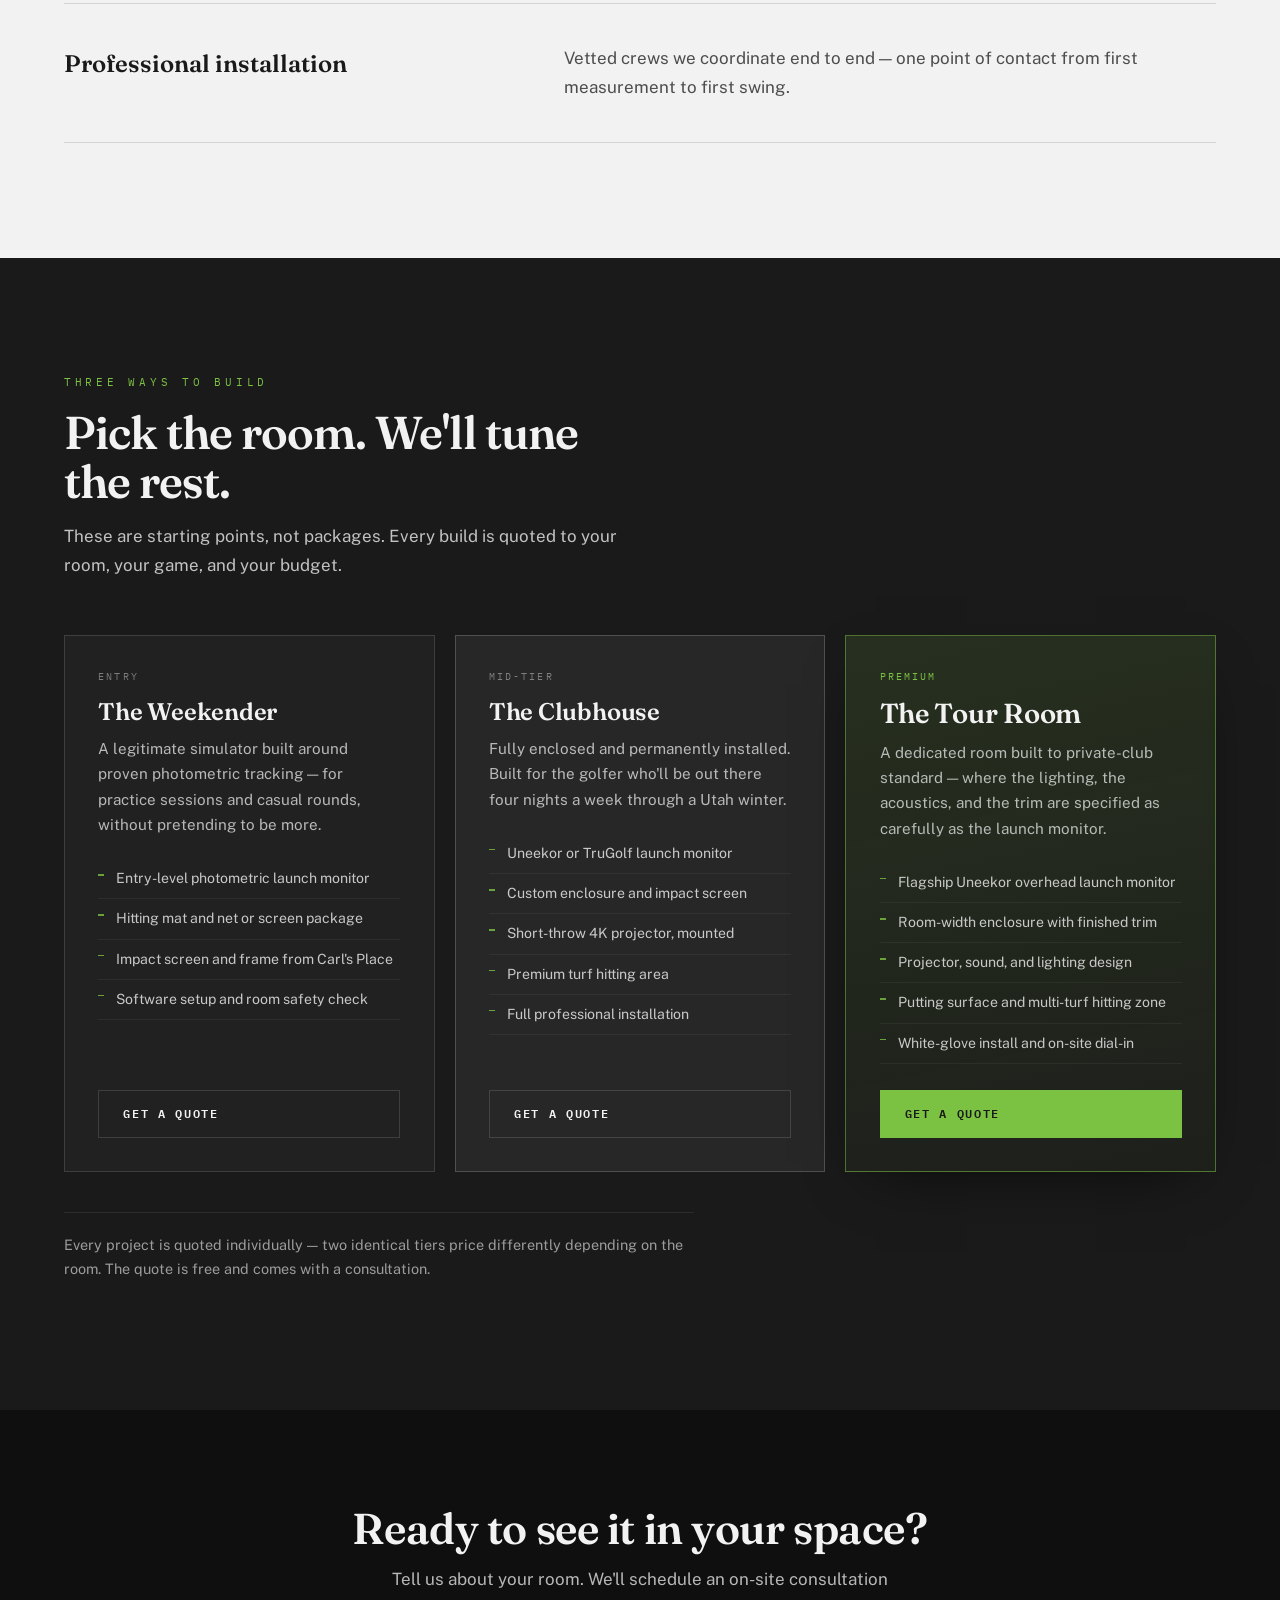
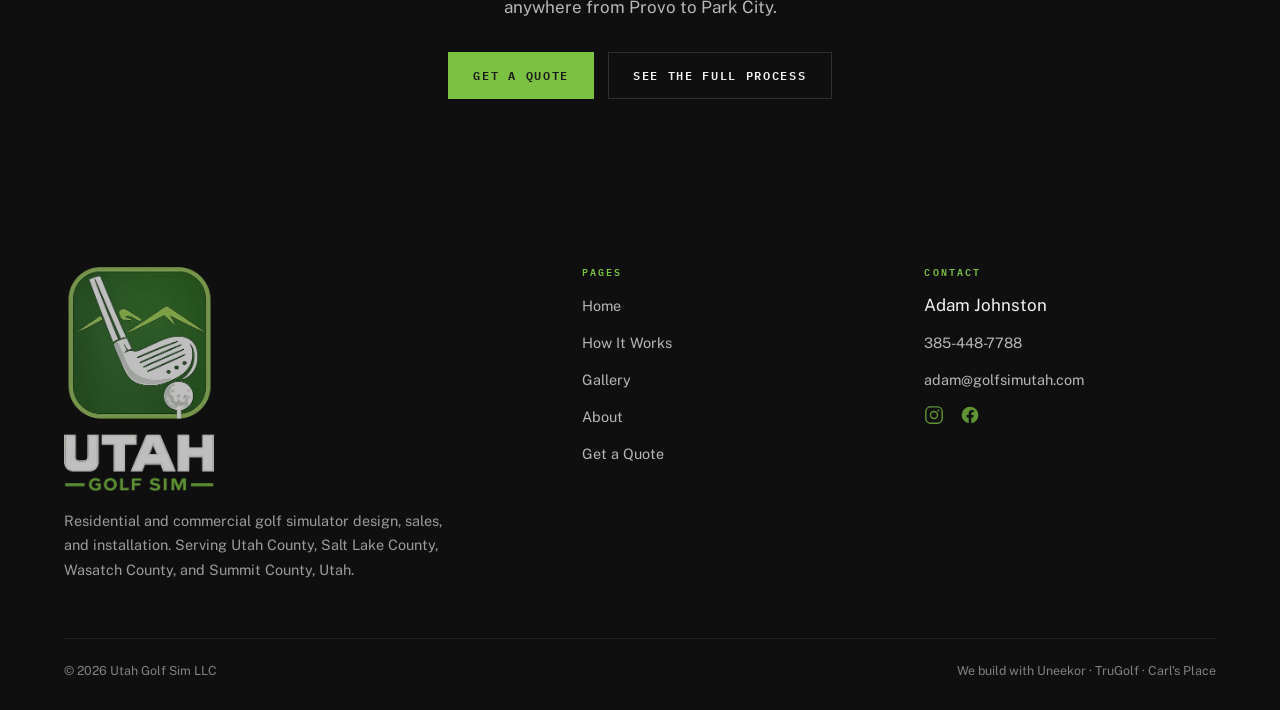
==== commit d112a38e: "Add Uneekor logo to the dealer strip (all three now logos) Extracted the official UNEEKOR wordmark f" ====
--- a/index.html
+++ b/index.html
@@ -1,6 +1,8 @@
 <!DOCTYPE html>
 <html lang="en">
 <head>
+<meta charset="utf-8">
+<meta name="viewport" content="width=device-width, initial-scale=1.0">
 <!-- Google tag (gtag.js) -->
 <script async src="https://www.googletagmanager.com/gtag/js?id=G-Y579968N7B"></script>
 <script>
@@ -26,8 +28,6 @@
 src="https://www.facebook.com/tr?id=1754399582407942&ev=PageView&noscript=1"
 /></noscript>
 <!-- End Meta Pixel Code -->
-<meta charset="utf-8">
-<meta name="viewport" content="width=device-width, initial-scale=1.0">
 <title>Golf Simulator Installation — Salt Lake, Utah, Wasatch &amp; Summit County</title>
 <meta name="description" content="Utah Golf Sim designs and installs residential and commercial golf simulators across Utah County, Salt Lake County, Wasatch County, and Summit County — Provo and Lehi to Park City and Heber City. We build with Uneekor, TruGolf, and Carl's Place. On-site consultation and a 3D render before anything is ordered.">
 <link rel="canonical" href="https://golfsimutah.com/">
@@ -157,7 +157,7 @@
 <section class="dealers">
   <div class="wrap dealers__in">
     <span class="dealers__lbl">We build with</span>
-    <span class="dealers__name">Uneekor</span>
+    <picture><source srcset="/assets/img/uneekor-logo.webp" type="image/webp"><img class="dealers__logo dealers__logo--uneekor" src="/assets/img/uneekor-logo.png" width="360" height="90" alt="Uneekor" loading="lazy"></picture>
     <picture><source srcset="/assets/img/trugolf-logo.webp" type="image/webp"><img class="dealers__logo dealers__logo--tru" src="/assets/img/trugolf-logo.png" width="167" height="38" alt="TruGolf" loading="lazy"></picture>
     <img class="dealers__logo" src="/assets/img/carl-place-logo.png" width="79" height="41" alt="Carl's Place" loading="lazy">
   </div>
--- a/assets/css/style.css
+++ b/assets/css/style.css
@@ -123,11 +123,12 @@
 }
 .hero h1 em{text-shadow:0 0 26px rgba(124,194,66,.4)}
 .hero__grid{
+  position:relative;z-index:2;
   max-width:var(--maxw);margin:0 auto;
-  display:grid;grid-template-columns:minmax(0,46fr) minmax(0,54fr);align-items:center;
-  min-height:min(86vh,780px);
-}
-.hero__copy{padding:80px var(--pad) 80px}
+  display:flex;align-items:center;
+  min-height:min(86vh,760px);
+}
+.hero__copy{padding:clamp(76px,10vw,120px) var(--pad);max-width:620px}
 .hero h1{
   font-size:clamp(2.6rem,5.4vw,4.4rem);color:var(--cream);
   margin:0 0 22px;letter-spacing:-.025em;
@@ -139,17 +140,18 @@
 }
 .hero__cta{display:flex;gap:12px;flex-wrap:wrap}
 
-.hero__media{position:relative;align-self:stretch;min-height:340px;background:var(--green-deep)}
+/* full-bleed: the photo fills the whole hero, headline sits over it */
+.hero__media{position:absolute;inset:0;z-index:0;background:var(--green-deep)}
 .hero__media picture{display:contents}
 .hero__media img,.hero__media video{
   position:absolute;inset:0;width:100%;height:100%;object-fit:cover;
-  /* the photo is shot bright and centre-weighted; bias the crop right so the
-     screen wall sits clear of the headline column */
-  object-position:62% center;
+  object-position:64% center;
 }
 .hero__scrim{
-  position:absolute;inset:0;
-  background:linear-gradient(90deg,var(--green) 0%,rgba(26,26,26,.86) 22%,rgba(26,26,26,.34) 62%,rgba(26,26,26,.5) 100%);
+  position:absolute;inset:0;z-index:1;
+  background:
+    linear-gradient(90deg,rgba(26,26,26,.95) 0%,rgba(26,26,26,.8) 34%,rgba(26,26,26,.4) 64%,rgba(26,26,26,.34) 100%),
+    linear-gradient(180deg,rgba(26,26,26,.5) 0%,rgba(26,26,26,0) 24%,rgba(26,26,26,0) 56%,rgba(26,26,26,.88) 100%);
 }
 .hero__tracer{position:absolute;inset:0;width:100%;height:100%}
 
@@ -200,10 +202,15 @@
 }
 
 @media (max-width:1000px){
-  .hero__grid{grid-template-columns:1fr;min-height:0}
-  .hero__copy{padding:64px var(--pad) 44px;order:1}
-  .hero__media{order:2;height:clamp(300px,52vw,440px)}
-  .hero__scrim{background:linear-gradient(180deg,rgba(26,26,26,.72) 0%,rgba(26,26,26,.25) 45%,rgba(26,26,26,.7) 100%)}
+  .hero__grid{min-height:min(80vh,620px)}
+  .hero__copy{padding:clamp(64px,13vw,96px) var(--pad)}
+}
+@media (max-width:700px){
+  .readout{display:none}
+  .hero__media img,.hero__media video{object-position:62% center}
+  .hero__scrim{background:
+    linear-gradient(180deg,rgba(26,26,26,.62) 0%,rgba(26,26,26,.34) 34%,rgba(26,26,26,.8) 100%),
+    linear-gradient(90deg,rgba(26,26,26,.84) 0%,rgba(26,26,26,.3) 100%);}
 }
 
 /* ============================================================
@@ -222,6 +229,8 @@
   color:rgba(242,242,242,.82);letter-spacing:.01em;
 }
 .dealers__logo{height:38px;width:auto;opacity:.9;display:block}
+/* pure wordmark reads heavier than the icon+word marks — size it down to match */
+.dealers__logo--uneekor{height:22px}
 
 /* ============================================================
    SECTIONS — varied rhythm, not a metronome
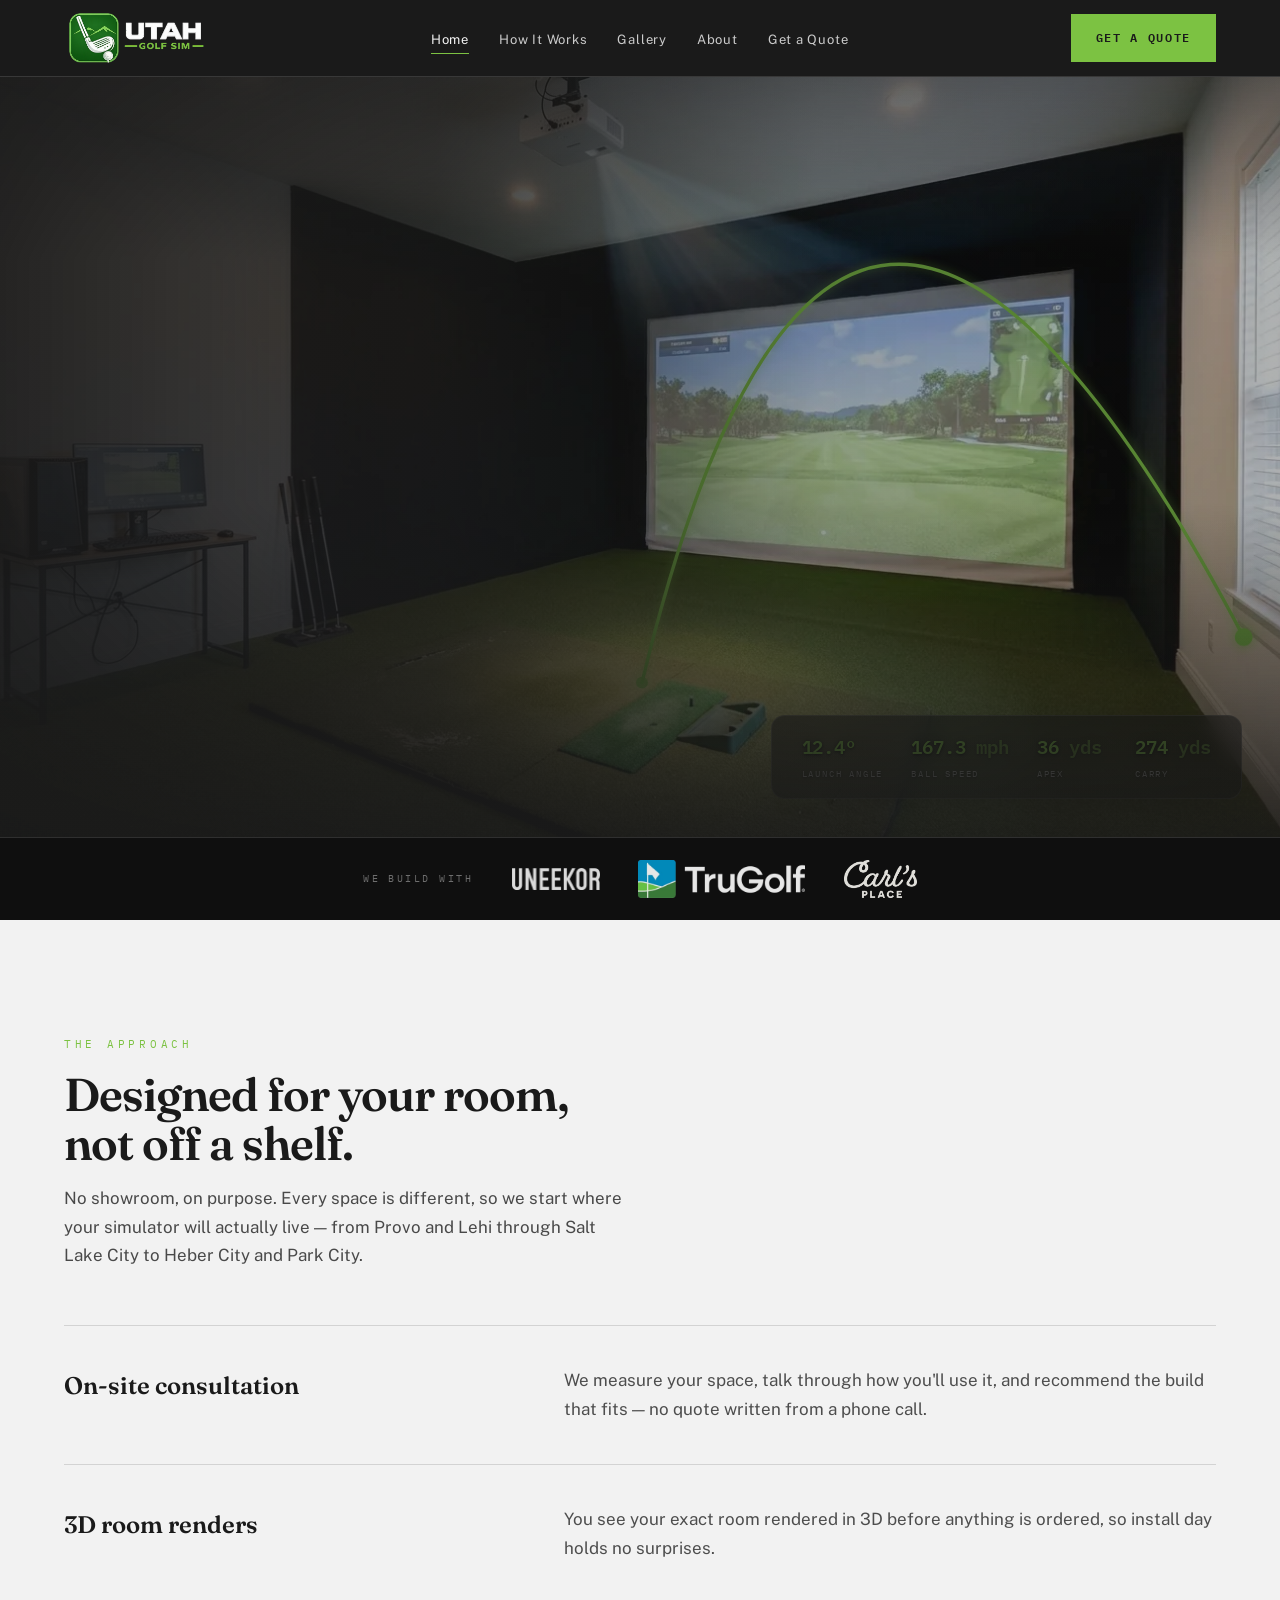
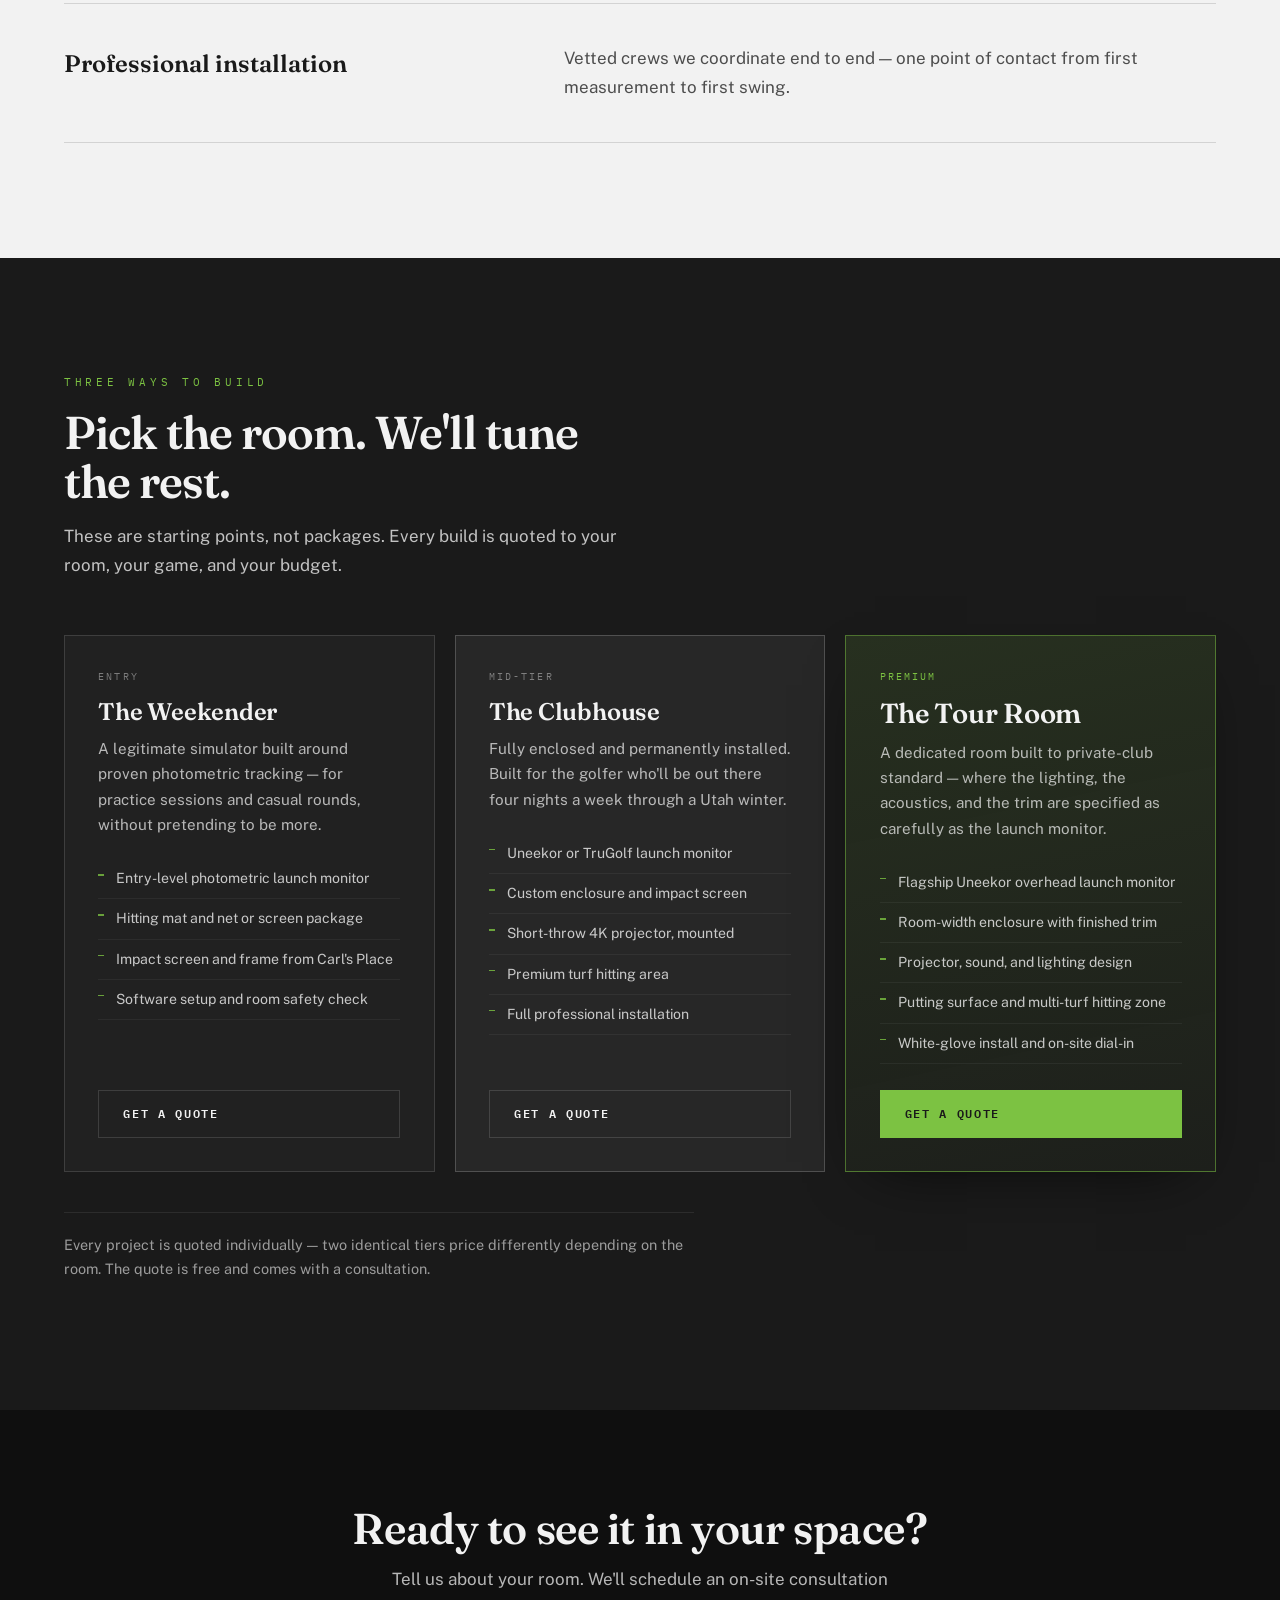
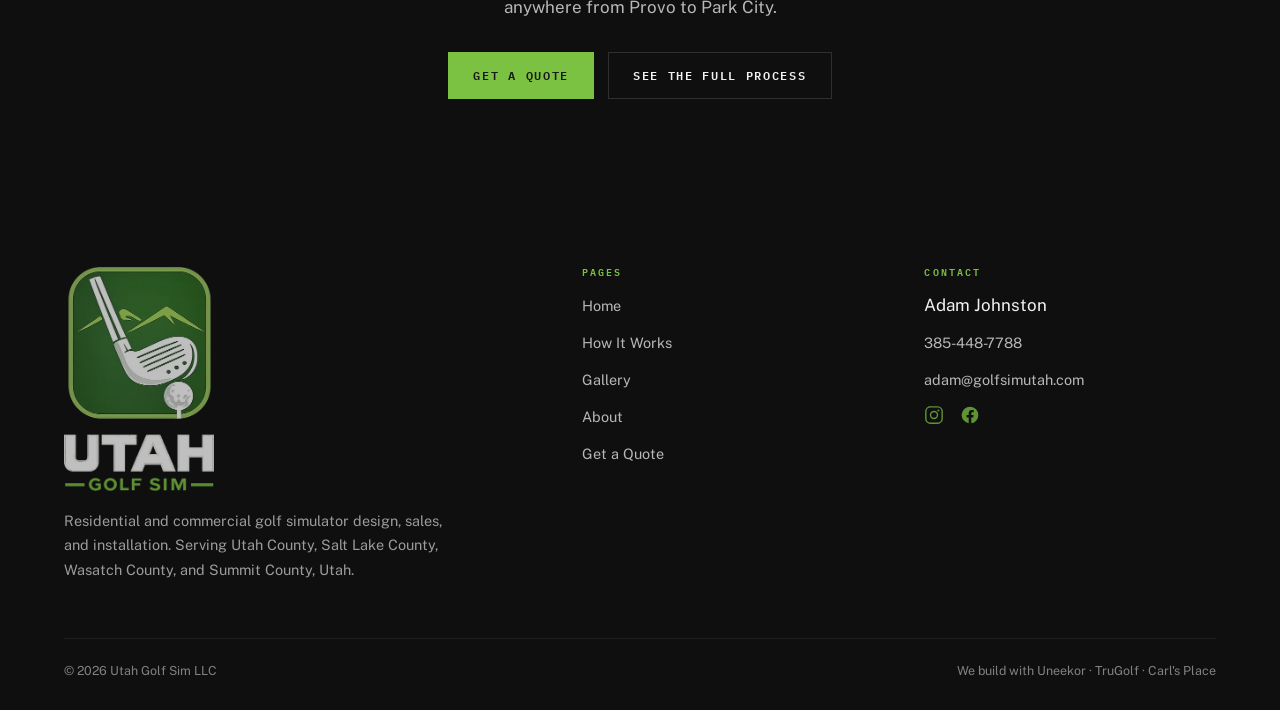
==== commit a587cb9a: "Hero: align ball-flight arc to the screen + stats in a corner panel Match the reference layout (keep" ====
--- a/index.html
+++ b/index.html
@@ -117,19 +117,12 @@
         <img src="/assets/img/hero.jpg" width="1376" height="768" fetchpriority="high" alt="A golf simulator room with wall-to-wall turf, a matte black screen wall showing a projected fairway, and a ceiling-mounted projector."></picture>
       <div class="hero__scrim"></div>
 
-      <svg class="hero__tracer" viewBox="0 0 800 600" preserveAspectRatio="xMidYMid slice" aria-hidden="true">
-        <line class="tracer__tick" x1="90" y1="470" x2="90" y2="455"/>
-        <line class="tracer__tick" x1="230" y1="470" x2="230" y2="455"/>
-        <line class="tracer__tick" x1="370" y1="470" x2="370" y2="455"/>
-        <line class="tracer__tick" x1="510" y1="470" x2="510" y2="455"/>
-        <line class="tracer__tick" x1="650" y1="470" x2="650" y2="455"/>
-        <text class="tracer__lbl" x="90" y="486" text-anchor="middle">50</text>
-        <text class="tracer__lbl" x="230" y="486" text-anchor="middle">100</text>
-        <text class="tracer__lbl" x="370" y="486" text-anchor="middle">150</text>
-        <text class="tracer__lbl" x="510" y="486" text-anchor="middle">200</text>
-        <text class="tracer__lbl" x="650" y="486" text-anchor="middle">250</text>
-        <path class="tracer__path" pathLength="1000" d="M 150 430 C 320 300, 470 218, 588 235 C 650 246, 680 322, 688 410"/>
-        <circle class="tracer__ball" cx="688" cy="410" r="7" fill="#7CC242" style="transform-origin:688px 410px"/>
+      <!-- viewBox matches the photo (1376x768) and slices the same way it does,
+           so the arc lines up with the screen/mat at every viewport size -->
+      <svg class="hero__tracer" viewBox="0 0 1376 768" preserveAspectRatio="xMidYMid slice" aria-hidden="true">
+        <path class="tracer__path" pathLength="1000" d="M 690 612 Q 888 -210 1298 566"/>
+        <circle class="tracer__ball tracer__ball--tee" cx="690" cy="612" r="6" style="transform-origin:690px 612px"/>
+        <circle class="tracer__ball tracer__ball--land" cx="1298" cy="566" r="9" style="transform-origin:1298px 566px"/>
       </svg>
 
       <div class="readout">
--- a/assets/css/style.css
+++ b/assets/css/style.css
@@ -145,7 +145,8 @@
 .hero__media picture{display:contents}
 .hero__media img,.hero__media video{
   position:absolute;inset:0;width:100%;height:100%;object-fit:cover;
-  object-position:64% center;
+  /* centred crop matches the tracer SVG's xMid slice so the arc stays aligned */
+  object-position:center;
 }
 .hero__scrim{
   position:absolute;inset:0;z-index:1;
@@ -157,13 +158,16 @@
 
 /* tracer draw-on */
 .tracer__path{
-  fill:none;stroke:var(--brass);stroke-width:2.4;stroke-linecap:round;
+  fill:none;stroke:var(--brass);stroke-width:3.4;stroke-linecap:round;
+  filter:drop-shadow(0 0 5px rgba(124,194,66,.55));
   stroke-dasharray:1000;stroke-dashoffset:1000;
 }
 .is-ready .tracer__path{animation:draw 1.5s cubic-bezier(.22,.9,.3,1) .25s forwards}
 @keyframes draw{to{stroke-dashoffset:0}}
-.tracer__ball{opacity:0}
-.is-ready .tracer__ball{animation:pop .4s ease-out 1.6s forwards}
+.tracer__ball{fill:var(--brass);filter:drop-shadow(0 0 7px rgba(124,194,66,.9))}
+.tracer__ball--tee{opacity:.8}
+.tracer__ball--land{opacity:0}
+.is-ready .tracer__ball--land{animation:pop .4s ease-out 1.6s forwards}
 @keyframes pop{from{opacity:0;transform:scale(.4)}to{opacity:1;transform:scale(1)}}
 .tracer__tick{stroke:rgba(242,242,242,.2);stroke-width:1}
 .tracer__lbl{
@@ -176,18 +180,16 @@
    turf to a lit projector screen — 36 yds landed on the fairway at 1.5:1.
    A scrim under the strip gives every number a predictable dark backing
    instead of trusting whatever pixel happens to be behind it. */
-.readout::before{
-  content:"";position:absolute;left:calc(var(--pad) * -1);right:calc(var(--pad) * -1);
-  top:-18px;bottom:-26px;z-index:-1;pointer-events:none;
-  background:linear-gradient(180deg,rgba(15,15,15,0) 0%,rgba(15,15,15,.55) 22%,rgba(15,15,15,.88) 48%,rgba(15,15,15,.95) 100%);
-}
 .readout{
-  position:absolute;left:var(--pad);bottom:26px;right:var(--pad);
-  display:flex;gap:clamp(16px,3vw,40px);flex-wrap:wrap;
-  padding-top:16px;border-top:1px solid var(--rule);
-  isolation:isolate;
-}
-.readout__item{min-width:78px}
+  position:absolute;right:clamp(16px,3vw,40px);bottom:clamp(20px,3vw,40px);left:auto;
+  display:flex;gap:clamp(16px,2.2vw,34px);
+  padding:16px clamp(20px,2.4vw,30px);
+  background:rgba(15,15,15,.60);
+  -webkit-backdrop-filter:blur(9px);backdrop-filter:blur(9px);
+  border:1px solid rgba(242,242,242,.16);border-radius:14px;
+  box-shadow:0 18px 50px -24px rgba(0,0,0,.9);
+}
+.readout__item{min-width:70px}
 .readout__num{
   font-family:var(--mono);font-size:clamp(17px,1.5vw,19px);font-weight:600;
   color:var(--brass);letter-spacing:-.01em;
@@ -205,9 +207,9 @@
   .hero__grid{min-height:min(80vh,620px)}
   .hero__copy{padding:clamp(64px,13vw,96px) var(--pad)}
 }
+/* the stats panel needs desktop room; hide it before it crowds the copy */
+@media (max-width:960px){ .readout{display:none} }
 @media (max-width:700px){
-  .readout{display:none}
-  .hero__media img,.hero__media video{object-position:62% center}
   .hero__scrim{background:
     linear-gradient(180deg,rgba(26,26,26,.62) 0%,rgba(26,26,26,.34) 34%,rgba(26,26,26,.8) 100%),
     linear-gradient(90deg,rgba(26,26,26,.84) 0%,rgba(26,26,26,.3) 100%);}
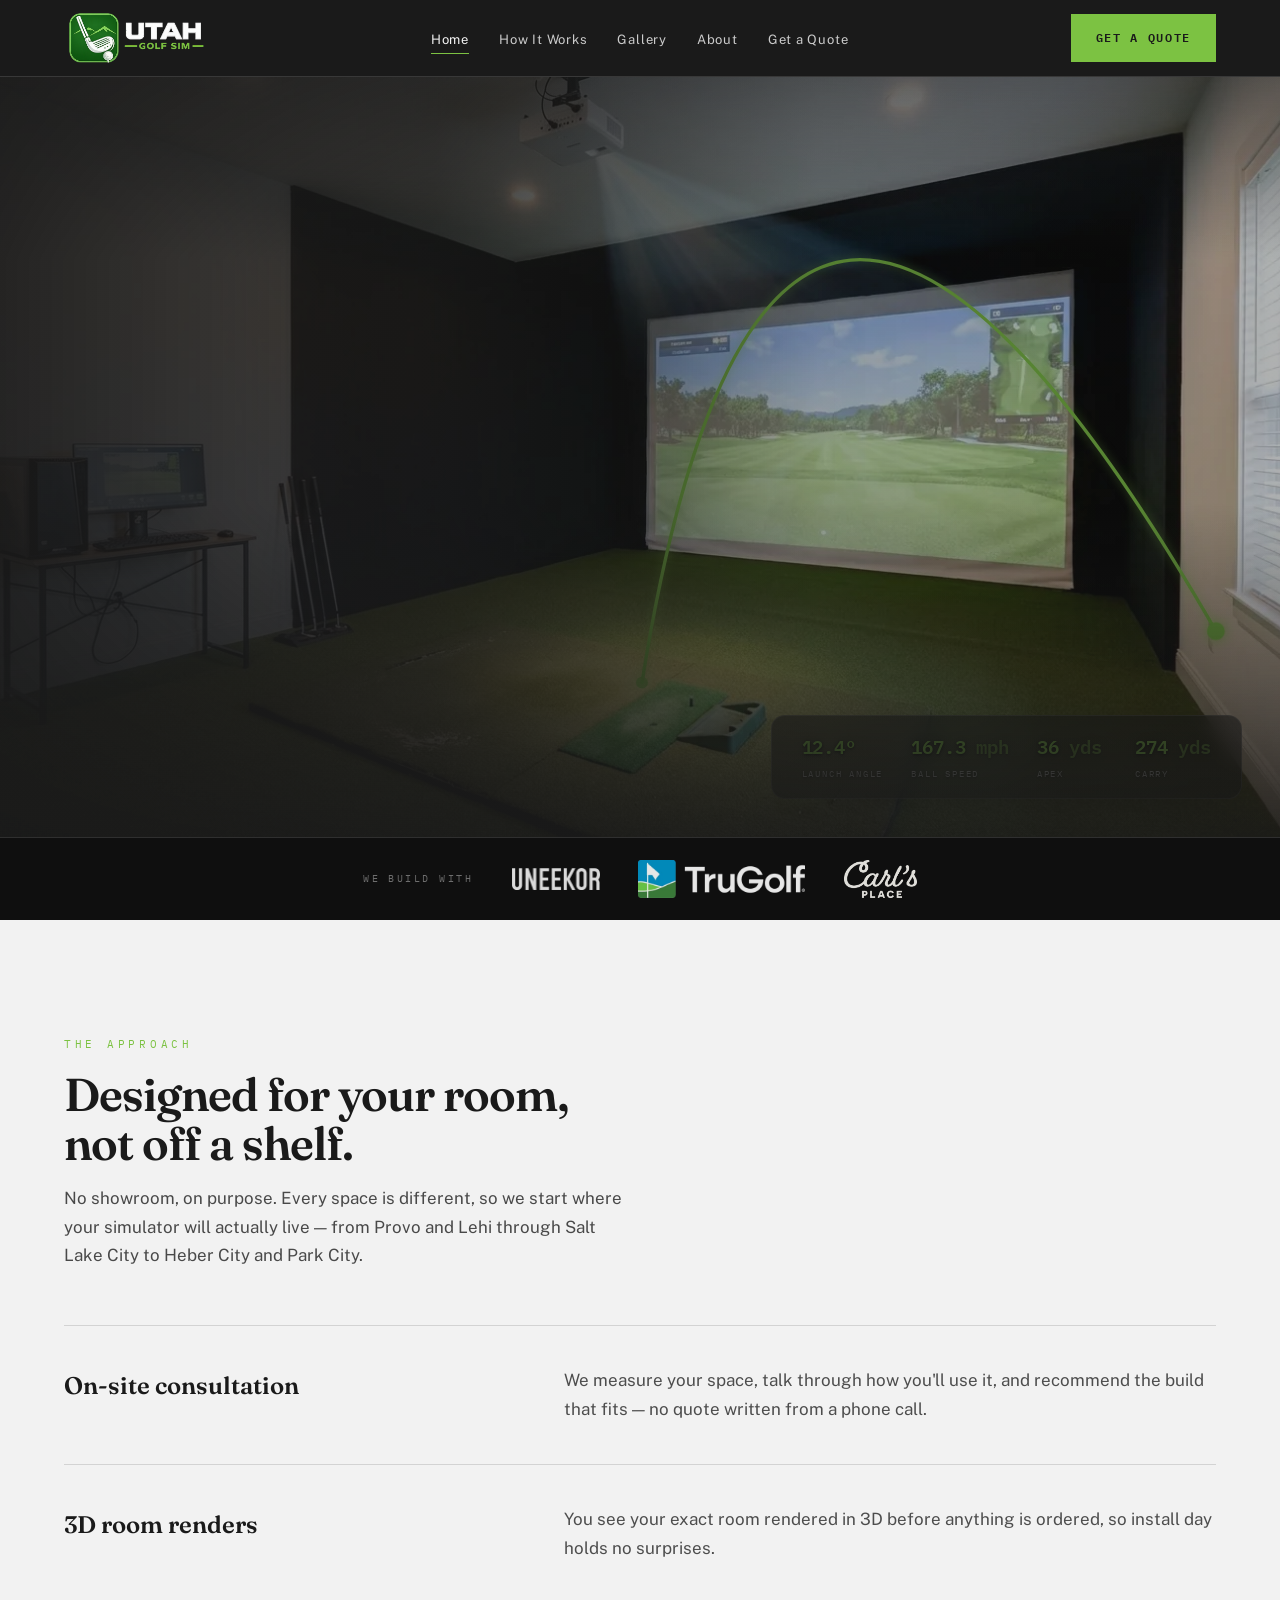
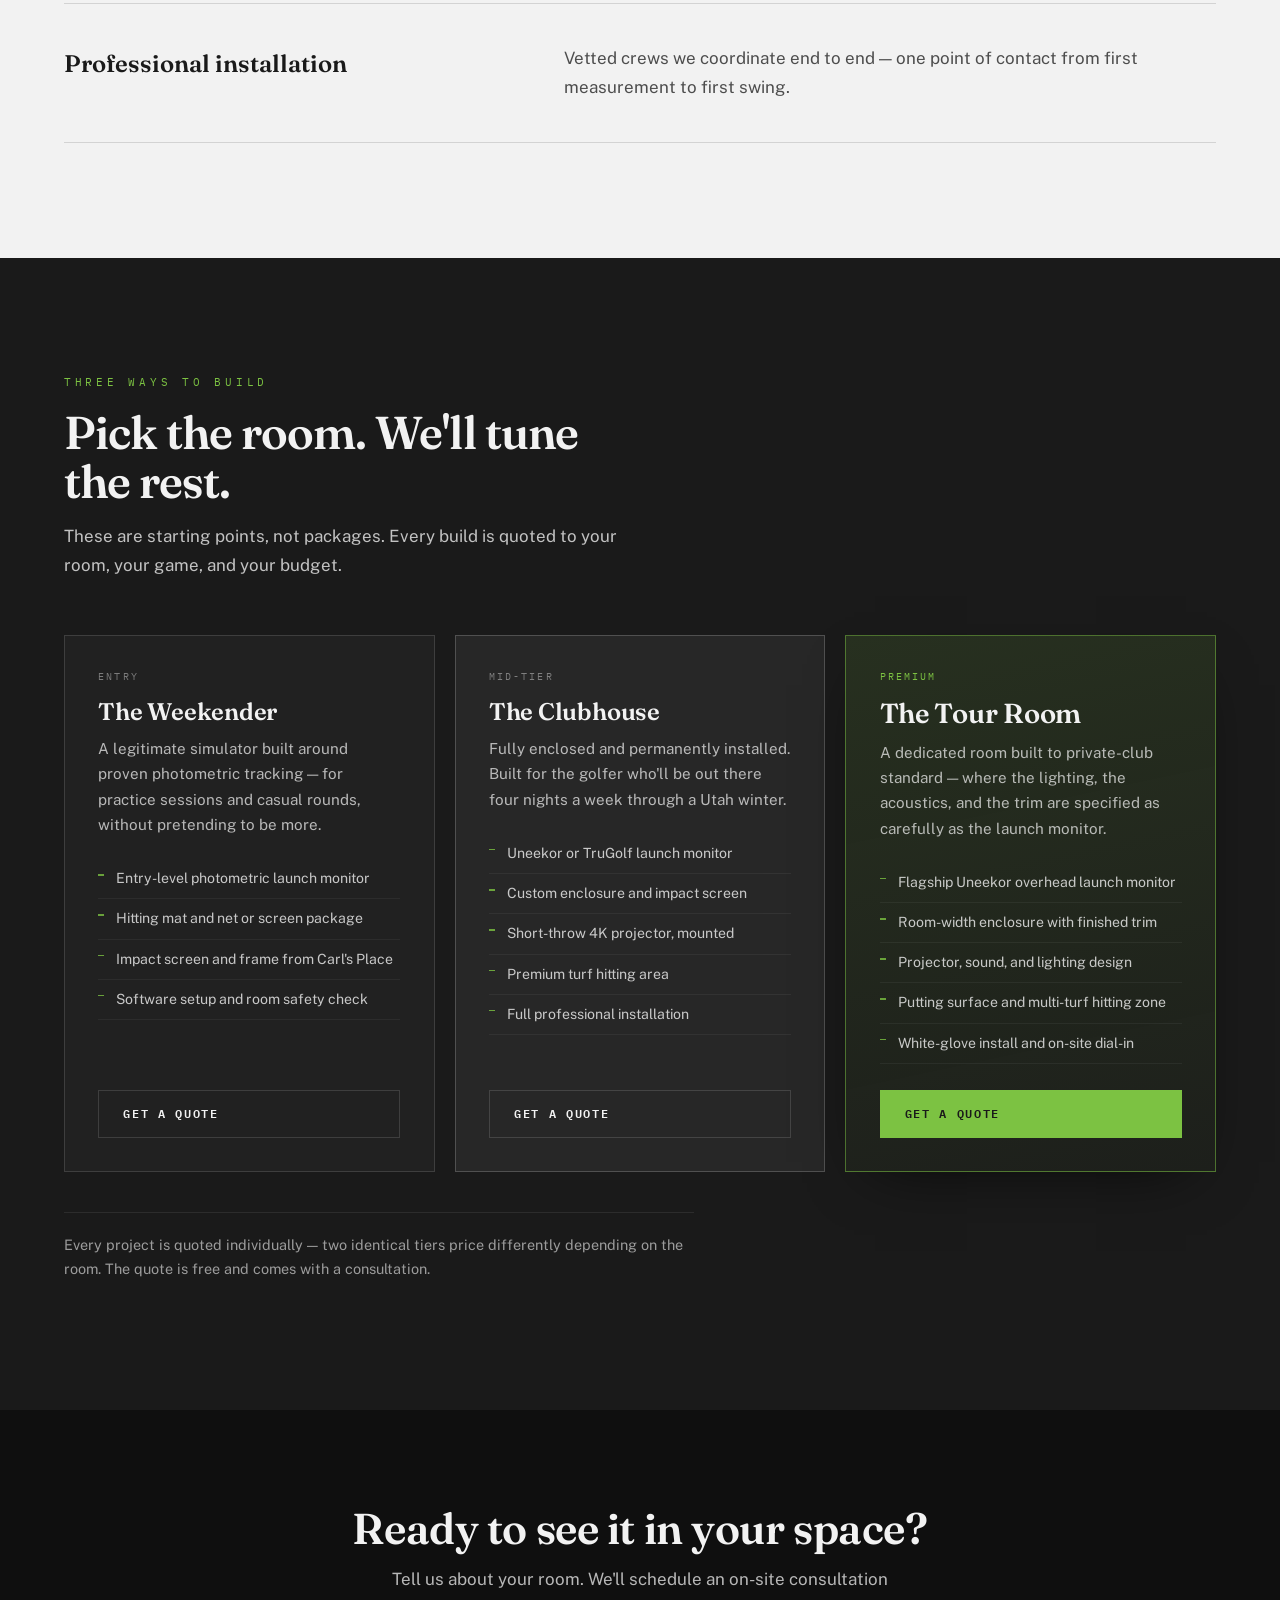
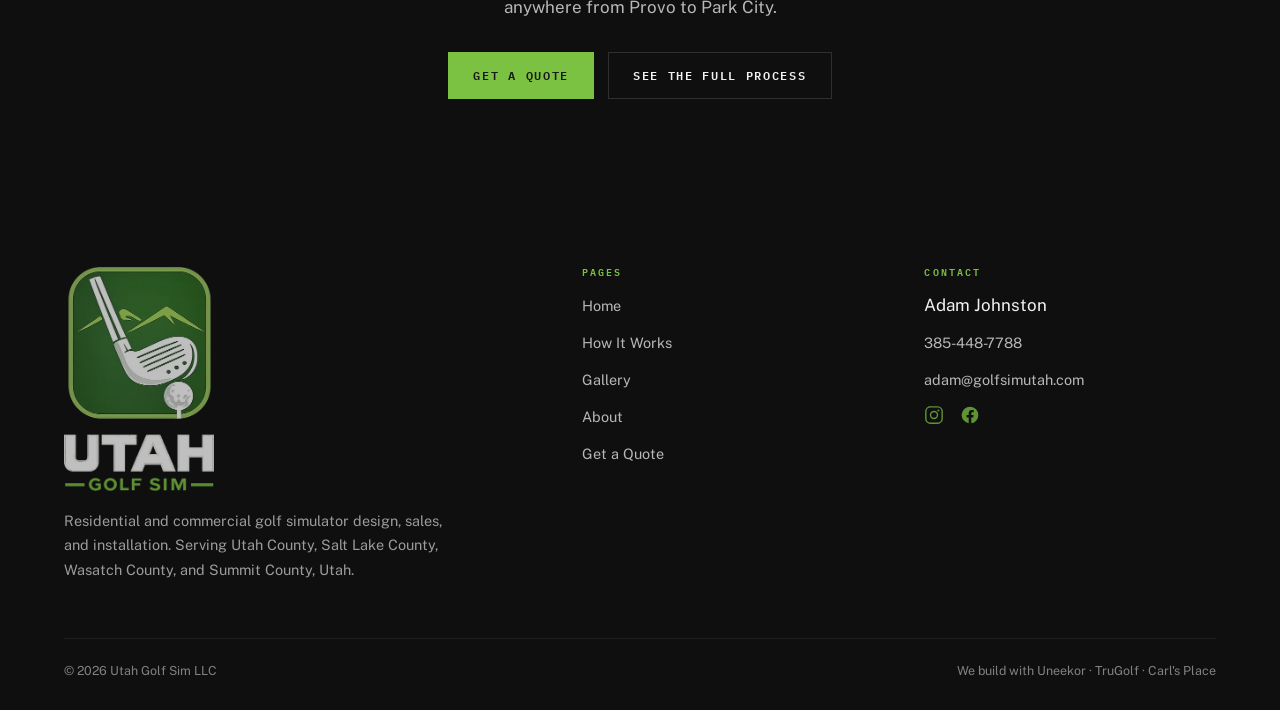
==== commit 4da83f79: "Hero: center the arc apex over the screen, pull landing in slightly Verified against the photo (comp" ====
--- a/index.html
+++ b/index.html
@@ -120,9 +120,9 @@
       <!-- viewBox matches the photo (1376x768) and slices the same way it does,
            so the arc lines up with the screen/mat at every viewport size -->
       <svg class="hero__tracer" viewBox="0 0 1376 768" preserveAspectRatio="xMidYMid slice" aria-hidden="true">
-        <path class="tracer__path" pathLength="1000" d="M 690 612 Q 888 -210 1298 566"/>
+        <path class="tracer__path" pathLength="1000" d="M 690 612 Q 822 -216 1270 560"/>
         <circle class="tracer__ball tracer__ball--tee" cx="690" cy="612" r="6" style="transform-origin:690px 612px"/>
-        <circle class="tracer__ball tracer__ball--land" cx="1298" cy="566" r="9" style="transform-origin:1298px 566px"/>
+        <circle class="tracer__ball tracer__ball--land" cx="1270" cy="560" r="9" style="transform-origin:1270px 560px"/>
       </svg>
 
       <div class="readout">
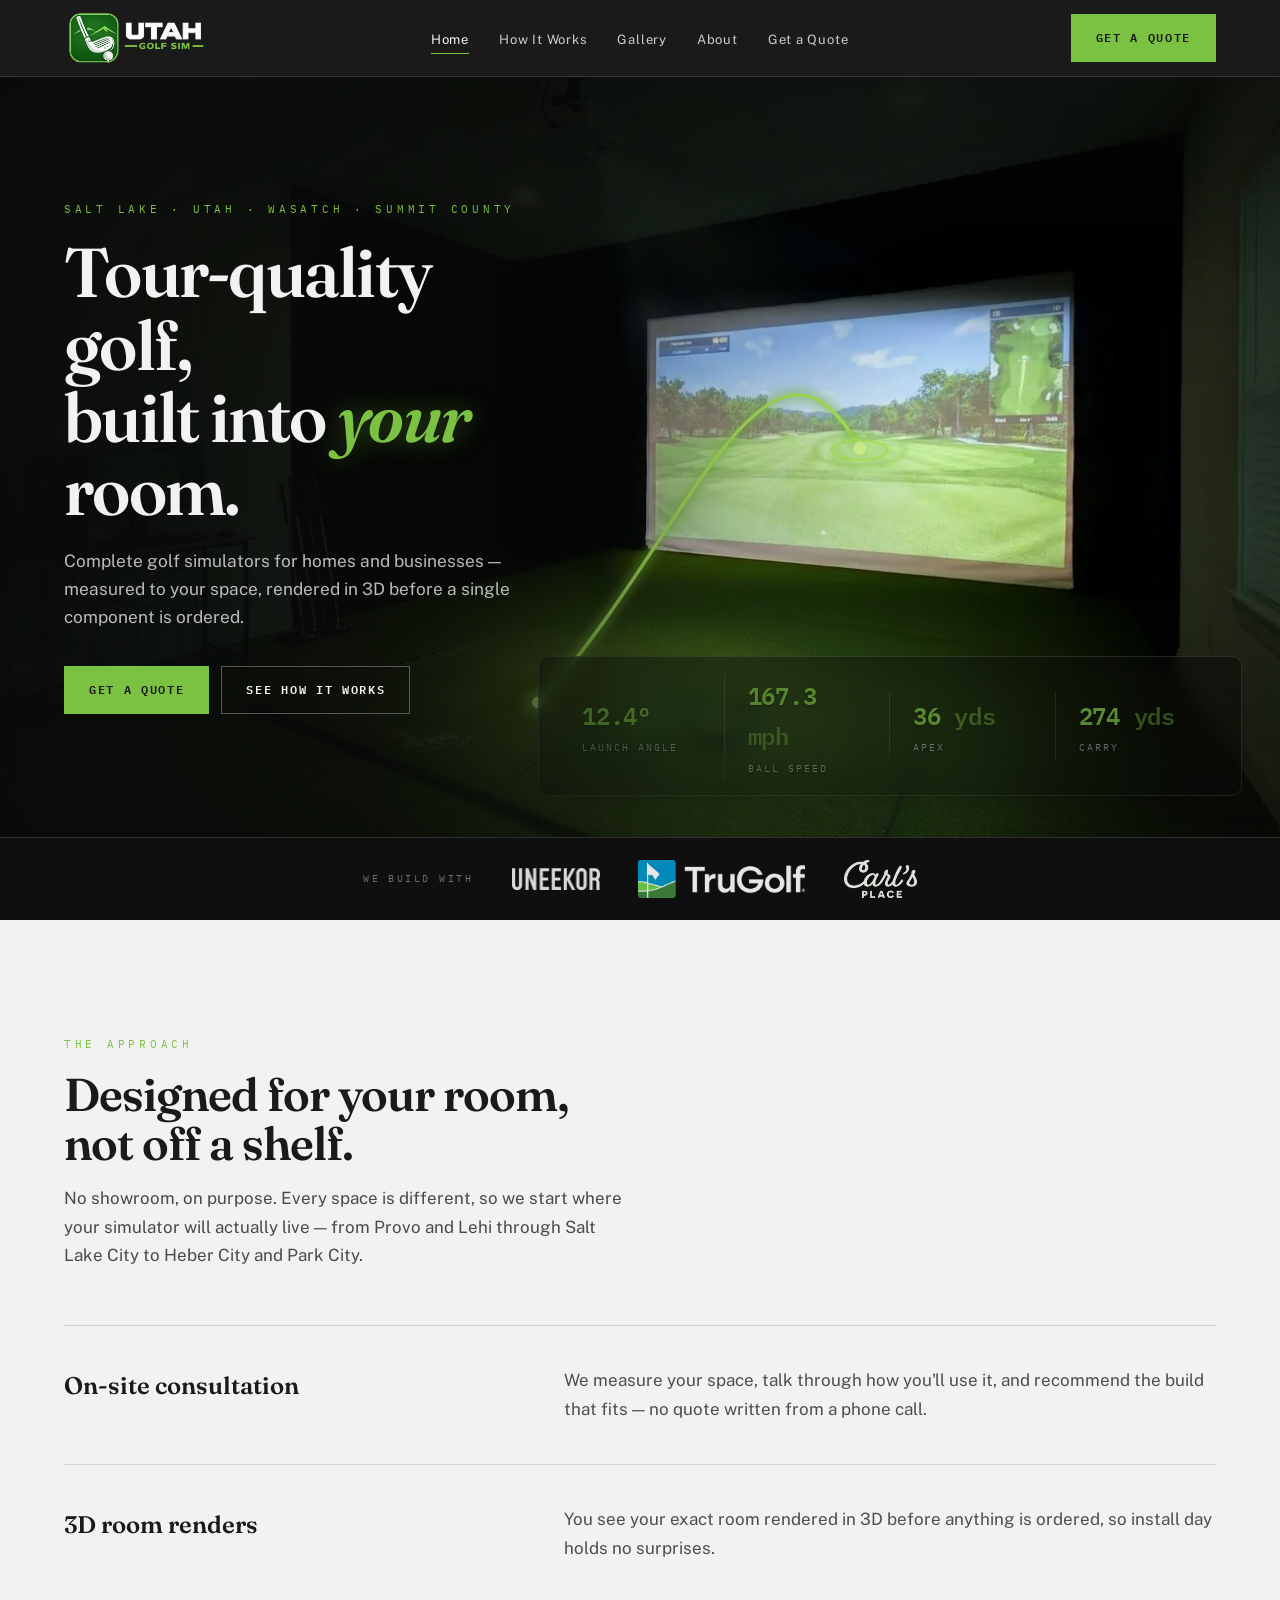
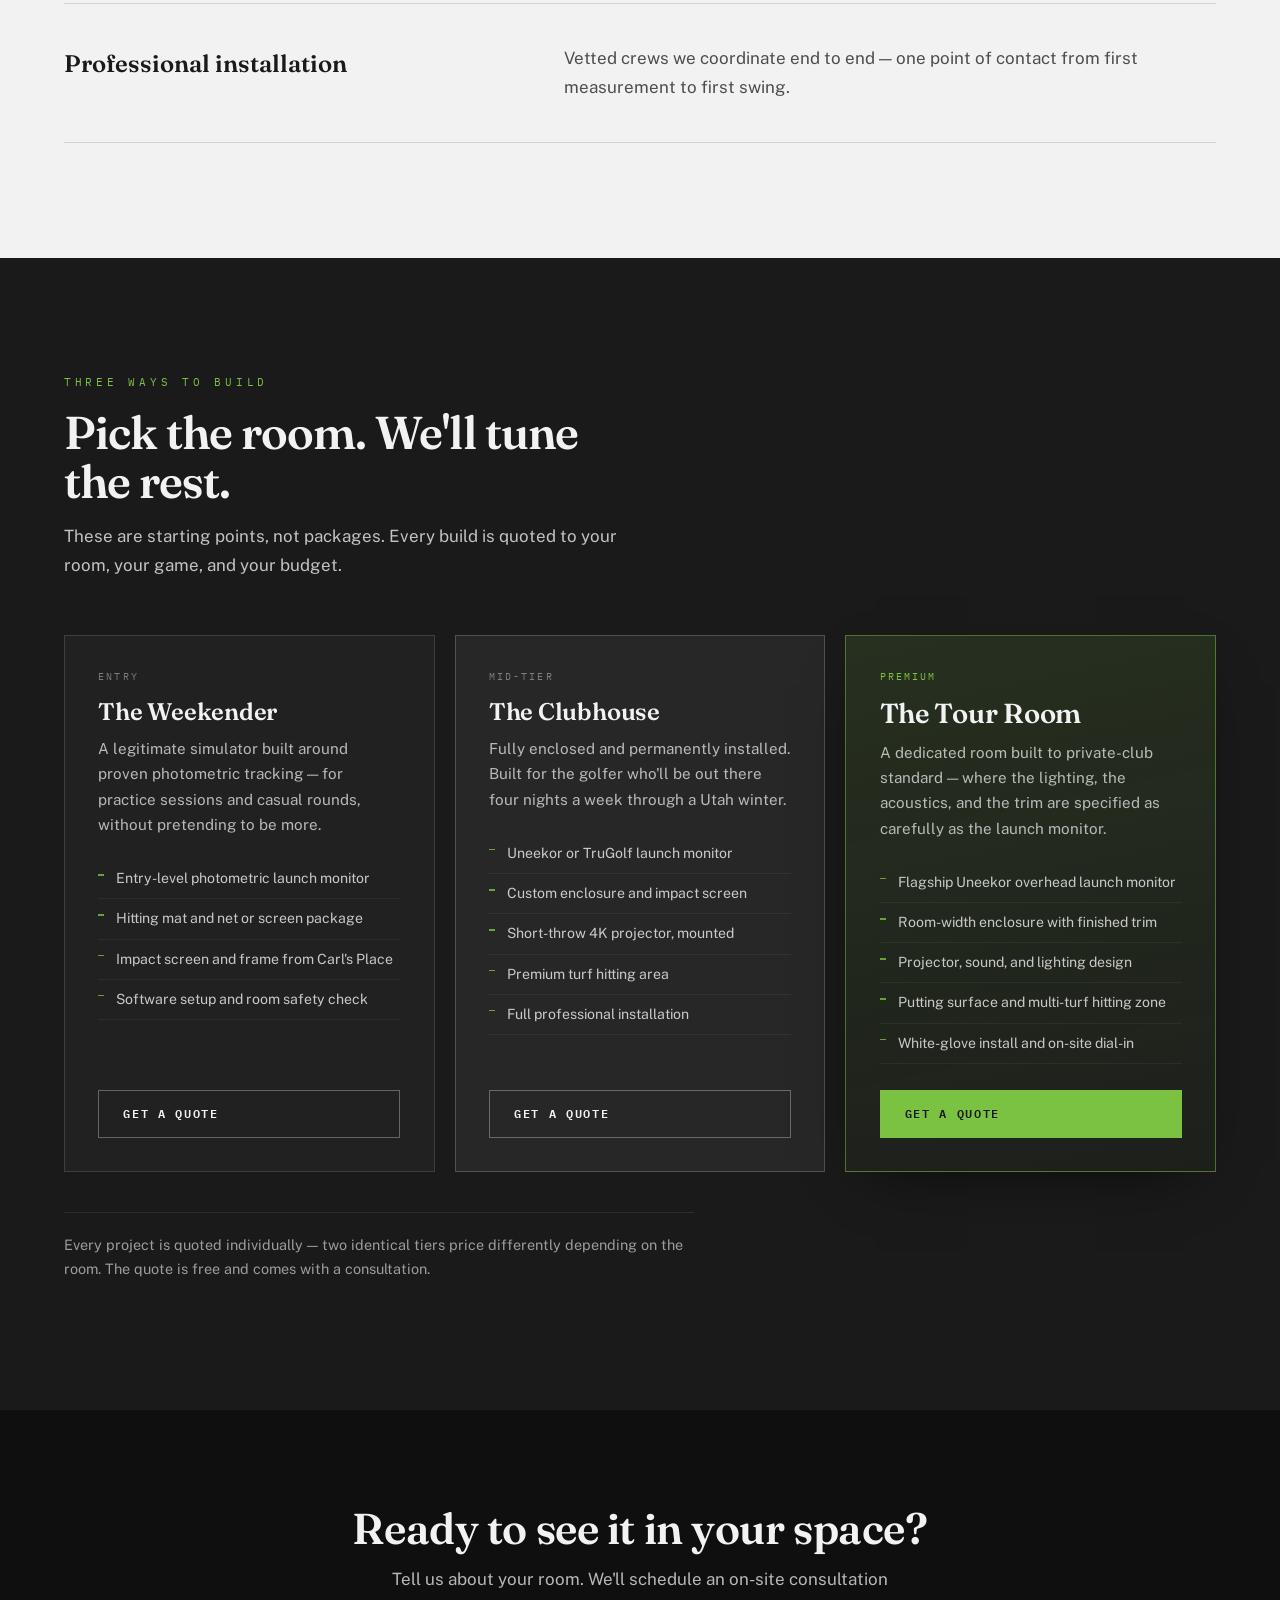
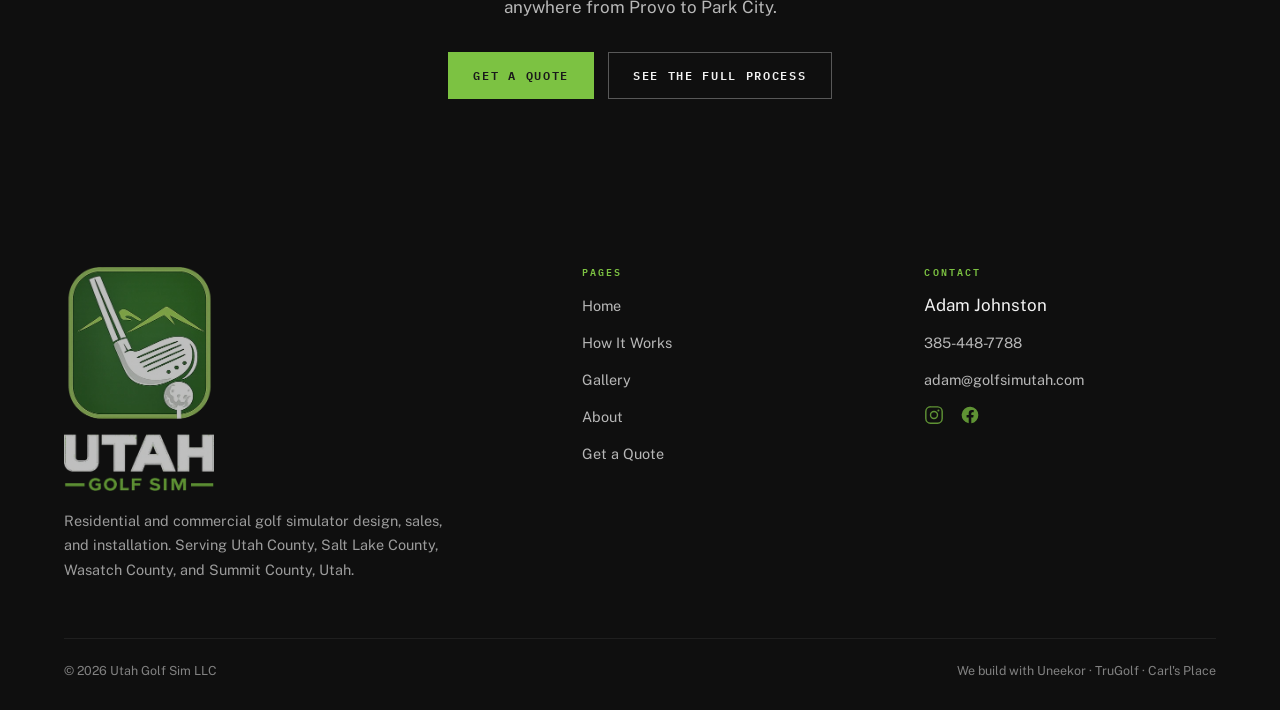
==== commit 293c05cd: "Hero matched to reference: dark neon grade, on-screen impact, fixed CTAs - CRITICAL: hero CTAs were " ====
--- a/index.html
+++ b/index.html
@@ -113,16 +113,22 @@
 
     <div class="hero__media">
       <picture>
-        <source srcset="/assets/img/hero.webp" type="image/webp">
-        <img src="/assets/img/hero.jpg" width="1376" height="768" fetchpriority="high" alt="A golf simulator room with wall-to-wall turf, a matte black screen wall showing a projected fairway, and a ceiling-mounted projector."></picture>
+        <source srcset="/assets/img/hero-dark.webp" type="image/webp">
+        <img src="/assets/img/hero-dark.jpg" width="1376" height="768" fetchpriority="high" alt="A dimly lit golf simulator room with glowing green turf, a bright projected fairway on the screen wall, and a ceiling-mounted projector."></picture>
       <div class="hero__scrim"></div>
 
       <!-- viewBox matches the photo (1376x768) and slices the same way it does,
-           so the arc lines up with the screen/mat at every viewport size -->
+           so the arc lines up with the screen/mat at every viewport size.
+           Shot: tee glow on the turf, rising tracer, impact dead-centre on the
+           screen (910,375) with a glowing perspective ring. -->
       <svg class="hero__tracer" viewBox="0 0 1376 768" preserveAspectRatio="xMidYMid slice" aria-hidden="true">
-        <path class="tracer__path" pathLength="1000" d="M 690 612 Q 822 -216 1270 560"/>
-        <circle class="tracer__ball tracer__ball--tee" cx="690" cy="612" r="6" style="transform-origin:690px 612px"/>
-        <circle class="tracer__ball tracer__ball--land" cx="1270" cy="560" r="9" style="transform-origin:1270px 560px"/>
+        <path class="tracer__path tracer__path--under" pathLength="1000" d="M 585 632 C 730 480, 815 205, 910 375"/>
+        <path class="tracer__path" pathLength="1000" d="M 585 632 C 730 480, 815 205, 910 375"/>
+        <circle class="tracer__tee-halo" cx="585" cy="632" r="16"/>
+        <circle class="tracer__ball tracer__ball--tee" cx="585" cy="632" r="6" style="transform-origin:585px 632px"/>
+        <ellipse class="tracer__ring tracer__ring--outer" cx="910" cy="377" rx="46" ry="16" style="transform-origin:910px 377px"/>
+        <ellipse class="tracer__ring" cx="910" cy="377" rx="28" ry="10" style="transform-origin:910px 377px"/>
+        <circle class="tracer__ball tracer__ball--land" cx="910" cy="375" r="6.5" style="transform-origin:910px 375px"/>
       </svg>
 
       <div class="readout">
--- a/assets/css/style.css
+++ b/assets/css/style.css
@@ -93,7 +93,7 @@
 }
 .btn--brass{background:var(--brass);color:var(--green)}
 .btn--brass:hover{background:#93d45f;box-shadow:0 0 24px -4px rgba(124,194,66,.55)}
-.btn--ghost{border-color:var(--rule);color:var(--cream)}
+.btn--ghost{border-color:rgba(242,242,242,.32);color:var(--cream)}
 .btn--ghost:hover{border-color:var(--brass);color:var(--brass)}
 .btn--ink{border-color:var(--green);color:var(--green)}
 .btn--ink:hover{background:var(--green);color:var(--cream)}
@@ -123,12 +123,13 @@
 }
 .hero h1 em{text-shadow:0 0 26px rgba(124,194,66,.4)}
 .hero__grid{
-  position:relative;z-index:2;
   max-width:var(--maxw);margin:0 auto;
   display:flex;align-items:center;
   min-height:min(86vh,760px);
 }
-.hero__copy{padding:clamp(76px,10vw,120px) var(--pad);max-width:620px}
+/* copy stacks ABOVE the media/scrim so the text stays bright and the CTAs
+   receive clicks (the scrim was intercepting them) */
+.hero__copy{position:relative;z-index:2;padding:clamp(76px,10vw,120px) var(--pad);max-width:620px}
 .hero h1{
   font-size:clamp(2.6rem,5.4vw,4.4rem);color:var(--cream);
   margin:0 0 22px;letter-spacing:-.025em;
@@ -140,35 +141,53 @@
 }
 .hero__cta{display:flex;gap:12px;flex-wrap:wrap}
 
-/* full-bleed: the photo fills the whole hero, headline sits over it */
-.hero__media{position:absolute;inset:0;z-index:0;background:var(--green-deep)}
+/* full-bleed: the photo fills the whole hero, headline sits over it.
+   pointer-events:none — the layer is purely visual, clicks pass through. */
+.hero__media{position:absolute;inset:0;z-index:0;background:var(--green-deep);pointer-events:none}
 .hero__media picture{display:contents}
 .hero__media img,.hero__media video{
   position:absolute;inset:0;width:100%;height:100%;object-fit:cover;
   /* centred crop matches the tracer SVG's xMid slice so the arc stays aligned */
   object-position:center;
 }
+/* the cinematic grade is baked into hero-dark.jpg; the scrim only guards the
+   headline column and adds the green ambience */
 .hero__scrim{
   position:absolute;inset:0;z-index:1;
   background:
-    linear-gradient(90deg,rgba(26,26,26,.95) 0%,rgba(26,26,26,.8) 34%,rgba(26,26,26,.4) 64%,rgba(26,26,26,.34) 100%),
-    linear-gradient(180deg,rgba(26,26,26,.5) 0%,rgba(26,26,26,0) 24%,rgba(26,26,26,0) 56%,rgba(26,26,26,.88) 100%);
+    radial-gradient(46% 42% at 60% 86%,rgba(124,194,66,.12) 0%,rgba(124,194,66,0) 70%),
+    linear-gradient(90deg,rgba(10,12,10,.92) 0%,rgba(10,12,10,.66) 30%,rgba(10,12,10,.18) 56%,rgba(10,12,10,0) 74%),
+    linear-gradient(180deg,rgba(10,12,10,.42) 0%,rgba(10,12,10,0) 26%,rgba(10,12,10,0) 62%,rgba(10,12,10,.55) 100%);
 }
 .hero__tracer{position:absolute;inset:0;width:100%;height:100%}
 
-/* tracer draw-on */
+/* tracer draw-on: soft wide glow underneath, hot neon core on top */
 .tracer__path{
-  fill:none;stroke:var(--brass);stroke-width:3.4;stroke-linecap:round;
-  filter:drop-shadow(0 0 5px rgba(124,194,66,.55));
+  fill:none;stroke:#AEE85E;stroke-width:3.6;stroke-linecap:round;
+  filter:drop-shadow(0 0 6px rgba(124,194,66,.8));
   stroke-dasharray:1000;stroke-dashoffset:1000;
+}
+.tracer__path--under{
+  stroke:var(--brass);stroke-width:10;opacity:.32;filter:blur(5px);
 }
 .is-ready .tracer__path{animation:draw 1.5s cubic-bezier(.22,.9,.3,1) .25s forwards}
 @keyframes draw{to{stroke-dashoffset:0}}
-.tracer__ball{fill:var(--brass);filter:drop-shadow(0 0 7px rgba(124,194,66,.9))}
-.tracer__ball--tee{opacity:.8}
+.tracer__ball{fill:#D6FA92;filter:drop-shadow(0 0 8px rgba(174,232,94,.95))}
+.tracer__ball--tee{opacity:.95}
+.tracer__tee-halo{fill:var(--brass);opacity:.25;filter:blur(7px)}
 .tracer__ball--land{opacity:0}
 .is-ready .tracer__ball--land{animation:pop .4s ease-out 1.6s forwards}
 @keyframes pop{from{opacity:0;transform:scale(.4)}to{opacity:1;transform:scale(1)}}
+/* glowing impact ring on the screen where the shot lands */
+.tracer__ring{
+  fill:none;stroke:#AEE85E;stroke-width:2.6;opacity:0;
+  filter:drop-shadow(0 0 6px rgba(124,194,66,.9));
+}
+.tracer__ring--outer{stroke:var(--brass);stroke-width:1.6;filter:blur(2px)}
+.is-ready .tracer__ring{animation:ringpop .55s ease-out 1.65s forwards}
+.is-ready .tracer__ring--outer{animation:ringpop .55s ease-out 1.75s forwards,ringpulse 2.8s ease-in-out 2.6s infinite}
+@keyframes ringpop{from{opacity:0;transform:scale(.35)}to{opacity:.92;transform:scale(1)}}
+@keyframes ringpulse{0%,100%{opacity:.9}50%{opacity:.45}}
 .tracer__tick{stroke:rgba(242,242,242,.2);stroke-width:1}
 .tracer__lbl{
   font-family:var(--mono);font-size:8px;letter-spacing:.16em;
@@ -181,25 +200,25 @@
    A scrim under the strip gives every number a predictable dark backing
    instead of trusting whatever pixel happens to be behind it. */
 .readout{
-  position:absolute;right:clamp(16px,3vw,40px);bottom:clamp(20px,3vw,40px);left:auto;
-  display:flex;gap:clamp(16px,2.2vw,34px);
-  padding:16px clamp(20px,2.4vw,30px);
-  background:rgba(15,15,15,.60);
+  position:absolute;right:clamp(20px,3vw,44px);bottom:clamp(22px,3.2vw,42px);left:auto;
+  width:min(55%,780px);
+  display:flex;justify-content:space-between;align-items:center;gap:0;
+  padding:16px clamp(14px,1.6vw,24px);
+  background:rgba(8,10,8,.55);
   -webkit-backdrop-filter:blur(9px);backdrop-filter:blur(9px);
-  border:1px solid rgba(242,242,242,.16);border-radius:14px;
+  border:1px solid rgba(242,242,242,.16);border-radius:10px;
   box-shadow:0 18px 50px -24px rgba(0,0,0,.9);
 }
-.readout__item{min-width:70px}
+.readout__item{flex:1;min-width:0;padding:2px clamp(14px,1.8vw,28px)}
+.readout__item+.readout__item{border-left:1px solid rgba(242,242,242,.14)}
 .readout__num{
-  font-family:var(--mono);font-size:clamp(17px,1.5vw,19px);font-weight:600;
+  font-family:var(--mono);font-size:clamp(19px,1.9vw,25px);font-weight:600;
   color:var(--brass);letter-spacing:-.01em;
-  /* brass is a mid-tone and the apex figure lands on the lit screen; the
-     shadow carries it where the scrim alone can't reach */
-  text-shadow:0 1px 3px rgba(0,0,0,.95),0 0 8px rgba(0,0,0,.7);
+  text-shadow:0 1px 3px rgba(0,0,0,.6);
 }
 .readout__lbl{
-  font-family:var(--mono);font-size:9px;letter-spacing:.2em;
-  text-transform:uppercase;color:rgba(242,242,242,.66);margin-top:3px;
+  font-family:var(--mono);font-size:10px;letter-spacing:.2em;
+  text-transform:uppercase;color:rgba(242,242,242,.66);margin-top:5px;
   text-shadow:0 1px 3px rgba(0,0,0,.9);
 }
 
@@ -441,6 +460,7 @@
   .js .rv{opacity:1;transform:none;transition:none}
   .tracer__path{stroke-dashoffset:0;animation:none}
   .tracer__ball{opacity:1;animation:none}
+  .tracer__ring{opacity:.9;animation:none}
   .gwork__card:hover .gwork__media img{transform:none}
   .tier:hover{transform:none}
 }
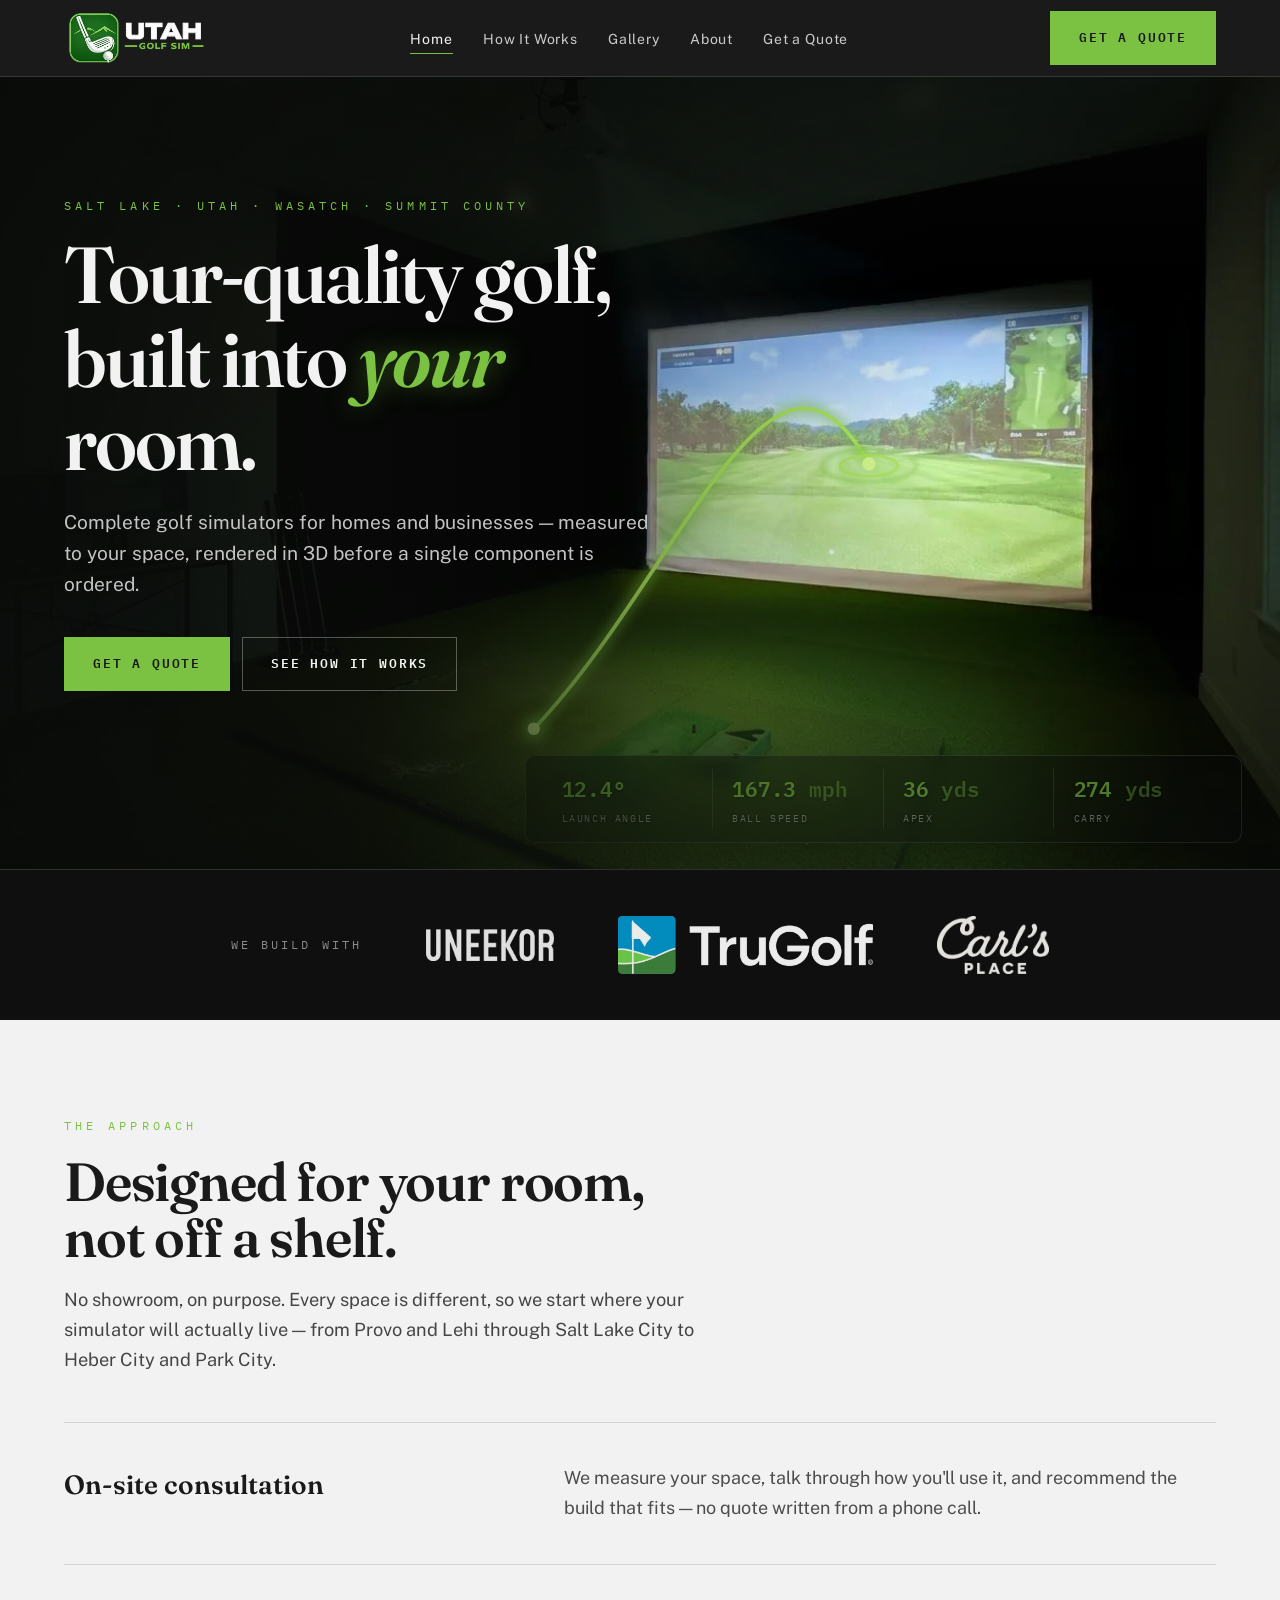
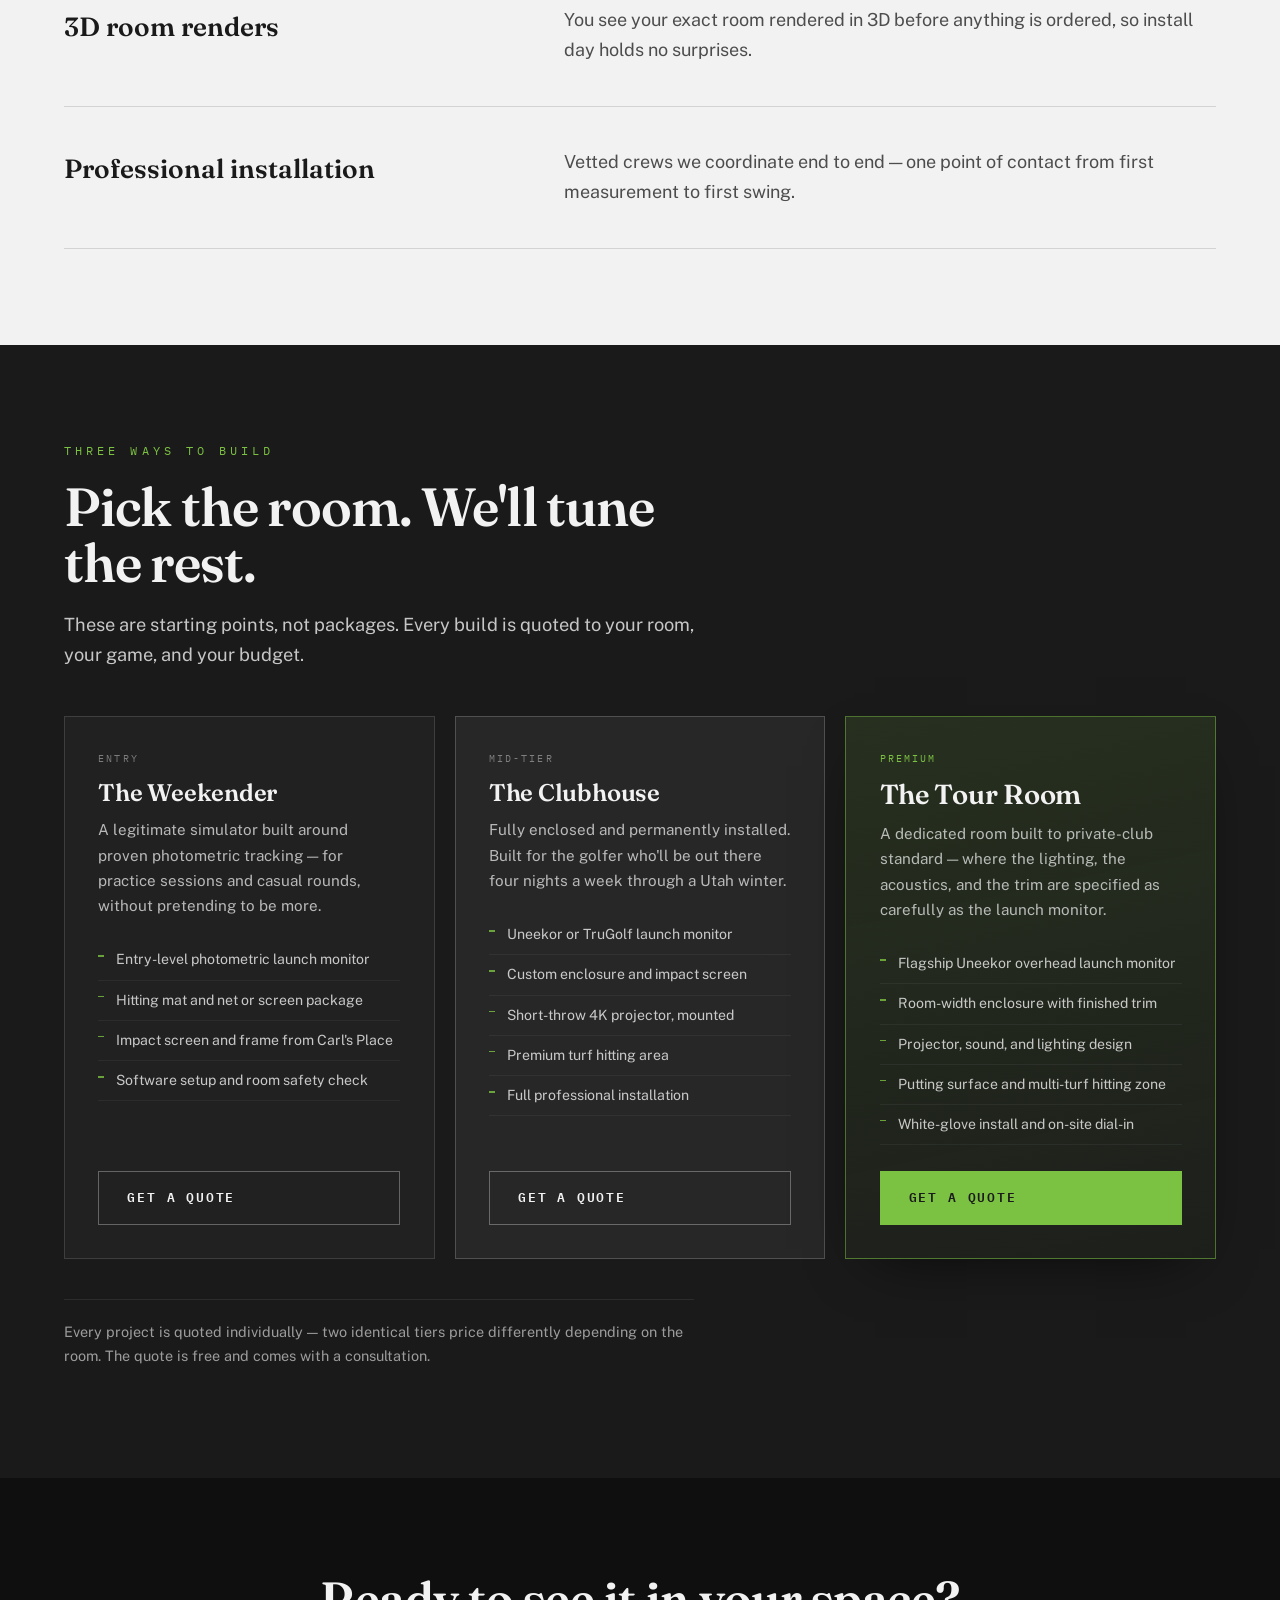
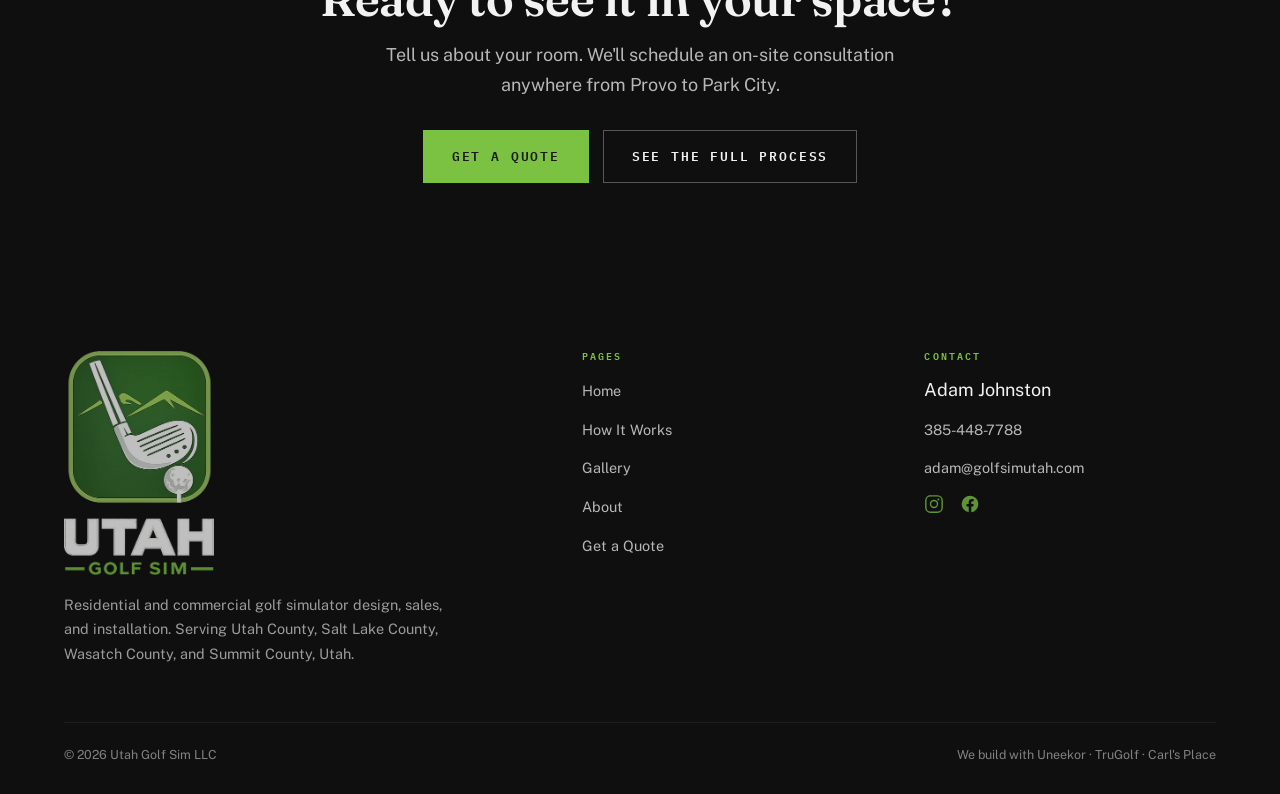
==== commit 16f60697: "Favicon: use the site's icon mark + add standard sizes The favicon reference was not stale (logo-ico" ====
--- a/index.html
+++ b/index.html
@@ -41,8 +41,10 @@
 <meta name="twitter:title" content="Golf Simulator Installation — Salt Lake, Utah, Wasatch &amp; Summit County">
 <meta name="twitter:description" content="Residential and commercial golf simulator design and installation across Utah County, Salt Lake County, Wasatch County, and Summit County.">
 <meta name="twitter:image" content="https://golfsimutah.com/assets/img/og-image.jpg">
-<link rel="icon" href="/assets/img/favicon.png" type="image/png">
-<link rel="apple-touch-icon" href="/assets/img/favicon.png">
+<link rel="icon" href="/favicon.ico" sizes="any">
+<link rel="icon" type="image/png" sizes="32x32" href="/assets/img/favicon-32.png">
+<link rel="icon" type="image/png" sizes="16x16" href="/assets/img/favicon-16.png">
+<link rel="apple-touch-icon" sizes="180x180" href="/assets/img/apple-touch-icon.png">
 <link rel="preconnect" href="https://fonts.googleapis.com">
 <link rel="preconnect" href="https://fonts.gstatic.com" crossorigin>
 <link href="https://fonts.googleapis.com/css2?family=Fraunces:ital,opsz,wght@0,9..144,600;0,9..144,700;1,9..144,600&family=IBM+Plex+Mono:wght@400;600&family=Public+Sans:wght@400;600&display=swap" rel="stylesheet">
--- a/assets/css/style.css
+++ b/assets/css/style.css
@@ -33,6 +33,7 @@
   font-family:var(--body);font-size:17px;line-height:1.65;
   -webkit-font-smoothing:antialiased;
 }
+@media (min-width:1100px){body{font-size:18px}}
 img,video,svg{display:block;max-width:100%}
 a{color:inherit}
 h1,h2,h3,h4{font-family:var(--display);font-weight:600;line-height:1.05;margin:0;letter-spacing:-.01em}
@@ -44,7 +45,7 @@
 
 /* ---------- eyebrow ---------- */
 .eyebrow{
-  font-family:var(--mono);font-size:11px;letter-spacing:.34em;
+  font-family:var(--mono);font-size:12px;letter-spacing:.34em;
   text-transform:uppercase;color:var(--brass);margin:0 0 18px;
 }
 
@@ -79,7 +80,7 @@
 .nav__links li+li{margin-left:0}
 @supports not (gap:1px){.nav__links li+li{margin-left:30px}}
 .nav__links a{
-  font-size:13px;letter-spacing:.06em;text-decoration:none;color:var(--cream);
+  font-size:14px;letter-spacing:.06em;text-decoration:none;color:var(--cream);
   opacity:.82;padding:6px 0;border-bottom:1.5px solid transparent;
 }
 .nav__links a:hover{opacity:1}
@@ -87,9 +88,9 @@
 .nav__toggle{display:none;background:none;border:0;color:var(--cream);padding:8px;cursor:pointer}
 
 .btn{
-  display:inline-block;font-family:var(--mono);font-size:12px;font-weight:600;
+  display:inline-block;font-family:var(--mono);font-size:13px;font-weight:600;
   letter-spacing:.14em;text-transform:uppercase;text-decoration:none;
-  padding:13px 24px;border:1.5px solid transparent;cursor:pointer;transition:.18s;
+  padding:15px 28px;border:1.5px solid transparent;cursor:pointer;transition:.18s;
 }
 .btn--brass{background:var(--brass);color:var(--green)}
 .btn--brass:hover{background:#93d45f;box-shadow:0 0 24px -4px rgba(124,194,66,.55)}
@@ -125,19 +126,22 @@
 .hero__grid{
   max-width:var(--maxw);margin:0 auto;
   display:flex;align-items:center;
-  min-height:min(86vh,760px);
+  min-height:min(88vh,800px);
 }
 /* copy stacks ABOVE the media/scrim so the text stays bright and the CTAs
    receive clicks (the scrim was intercepting them) */
-.hero__copy{position:relative;z-index:2;padding:clamp(76px,10vw,120px) var(--pad);max-width:620px}
+.hero__copy{position:relative;z-index:2;padding:clamp(64px,8vw,104px) var(--pad);max-width:720px}
+/* desktop: extra bottom padding lifts the centred copy, reserving a clear
+   lane for the stats bar beneath the CTA row */
+@media (min-width:961px){.hero__copy{padding-bottom:clamp(140px,18vh,180px)}}
 .hero h1{
-  font-size:clamp(2.6rem,5.4vw,4.4rem);color:var(--cream);
-  margin:0 0 22px;letter-spacing:-.025em;
+  font-size:clamp(2.9rem,6.2vw,5.3rem);color:var(--cream);
+  margin:0 0 24px;letter-spacing:-.025em;
 }
 .hero h1 em{font-style:italic;color:var(--brass)}
 .hero__sub{
-  font-size:clamp(1rem,1.35vw,1.16rem);line-height:1.62;
-  color:rgba(242,242,242,.76);max-width:48ch;margin:0 0 34px;
+  font-size:clamp(1.08rem,1.5vw,1.3rem);line-height:1.6;
+  color:rgba(242,242,242,.8);max-width:50ch;margin:0 0 38px;
 }
 .hero__cta{display:flex;gap:12px;flex-wrap:wrap}
 
@@ -200,24 +204,26 @@
    A scrim under the strip gives every number a predictable dark backing
    instead of trusting whatever pixel happens to be behind it. */
 .readout{
-  position:absolute;right:clamp(20px,3vw,44px);bottom:clamp(22px,3.2vw,42px);left:auto;
-  width:min(55%,780px);
+  position:absolute;right:clamp(20px,3vw,44px);bottom:clamp(14px,2vw,26px);left:auto;
+  width:min(56%,760px);
   display:flex;justify-content:space-between;align-items:center;gap:0;
-  padding:16px clamp(14px,1.6vw,24px);
+  padding:13px clamp(10px,1.3vw,20px);
   background:rgba(8,10,8,.55);
   -webkit-backdrop-filter:blur(9px);backdrop-filter:blur(9px);
   border:1px solid rgba(242,242,242,.16);border-radius:10px;
   box-shadow:0 18px 50px -24px rgba(0,0,0,.9);
 }
-.readout__item{flex:1;min-width:0;padding:2px clamp(14px,1.8vw,28px)}
+.readout__item{flex:1;min-width:0;padding:2px clamp(12px,1.5vw,22px)}
 .readout__item+.readout__item{border-left:1px solid rgba(242,242,242,.14)}
+/* short windows can't fit the bar under the CTA row */
+@media (max-height:640px){.readout{display:none}}
 .readout__num{
-  font-family:var(--mono);font-size:clamp(19px,1.9vw,25px);font-weight:600;
-  color:var(--brass);letter-spacing:-.01em;
+  font-family:var(--mono);font-size:clamp(17px,1.65vw,21px);font-weight:600;
+  color:var(--brass);letter-spacing:-.01em;white-space:nowrap;
   text-shadow:0 1px 3px rgba(0,0,0,.6);
 }
 .readout__lbl{
-  font-family:var(--mono);font-size:10px;letter-spacing:.2em;
+  font-family:var(--mono);font-size:10px;letter-spacing:.16em;white-space:nowrap;
   text-transform:uppercase;color:rgba(242,242,242,.66);margin-top:5px;
   text-shadow:0 1px 3px rgba(0,0,0,.9);
 }
@@ -237,34 +243,35 @@
 /* ============================================================
    DEALER STRIP
    ============================================================ */
-.dealers{background:var(--green-deep);color:var(--cream);padding:22px 0;border-top:1px solid var(--rule)}
+.dealers{background:var(--green-deep);color:var(--cream);padding:clamp(30px,4vw,46px) 0;border-top:1px solid var(--rule)}
 .dealers__in{
-  display:flex;align-items:center;gap:clamp(18px,3vw,44px);flex-wrap:wrap;justify-content:center;
+  display:flex;align-items:center;gap:clamp(26px,5vw,72px);flex-wrap:wrap;justify-content:center;
 }
 .dealers__lbl{
-  font-family:var(--mono);font-size:9.5px;letter-spacing:.26em;text-transform:uppercase;
-  color:rgba(242,242,242,.42);
+  font-family:var(--mono);font-size:12px;letter-spacing:.26em;text-transform:uppercase;
+  color:rgba(242,242,242,.55);
 }
 .dealers__name{
   font-family:var(--display);font-size:17px;font-weight:600;
   color:rgba(242,242,242,.82);letter-spacing:.01em;
 }
-.dealers__logo{height:38px;width:auto;opacity:.9;display:block}
+.dealers__logo{height:58px;width:auto;opacity:.92;display:block}
 /* pure wordmark reads heavier than the icon+word marks — size it down to match */
-.dealers__logo--uneekor{height:22px}
+.dealers__logo--uneekor{height:32px}
+@media (max-width:700px){.dealers__logo{height:44px}.dealers__logo--uneekor{height:24px}}
 
 /* ============================================================
    SECTIONS — varied rhythm, not a metronome
    ============================================================ */
-.sec{padding:clamp(64px,9vw,120px) 0}
+.sec{padding:clamp(56px,7.5vw,100px) 0}
 .sec--tight{padding:clamp(48px,6vw,72px) 0}
 .sec--dark{background:var(--green);color:var(--cream)}
 .sec--deep{background:var(--green-deep);color:var(--cream)}
 .sec--dark h2,.sec--deep h2{color:var(--cream)}
 
-.sec__head{max-width:56ch;margin-bottom:clamp(34px,5vw,56px)}
-.sec h2{font-size:clamp(1.9rem,3.6vw,2.9rem);margin:0 0 16px;letter-spacing:-.022em}
-.sec__lede{font-size:1.06rem;line-height:1.68;opacity:.78;margin:0}
+.sec__head{max-width:58ch;margin-bottom:clamp(28px,4vw,46px)}
+.sec h2{font-size:clamp(2.2rem,4.2vw,3.4rem);margin:0 0 18px;letter-spacing:-.022em}
+.sec__lede{font-size:1.14rem;line-height:1.66;opacity:.8;margin:0}
 
 /* offset approach list — deliberately not a 3-up grid */
 .approach{display:grid;gap:0}
@@ -276,7 +283,7 @@
 .sec--dark .approach__row{border-top-color:var(--rule)}
 .approach__row:last-child{border-bottom:1px solid var(--rule-dark)}
 .sec--dark .approach__row:last-child{border-bottom-color:var(--rule)}
-.approach__k{font-family:var(--display);font-size:clamp(1.15rem,1.9vw,1.5rem);font-weight:600}
+.approach__k{font-family:var(--display);font-size:clamp(1.25rem,2.1vw,1.65rem);font-weight:600}
 .approach__v{margin:0;opacity:.76;line-height:1.7}
 @media (max-width:760px){.approach__row{grid-template-columns:1fr;gap:10px}}
 
@@ -390,14 +397,14 @@
   color:var(--brass);padding-top:6px;
 }
 .step__n::before{content:counter(s,decimal-leading-zero)}
-.step h3{font-size:clamp(1.25rem,2.2vw,1.65rem);margin:0 0 10px}
+.step h3{font-size:clamp(1.35rem,2.4vw,1.8rem);margin:0 0 10px}
 .step p{margin:0;opacity:.76;line-height:1.7;max-width:62ch}
 
 /* ============================================================
    CTA BAND
    ============================================================ */
 .cta{background:var(--green-deep);color:var(--cream);padding:clamp(60px,8vw,96px) 0;text-align:center}
-.cta h2{font-size:clamp(1.8rem,3.4vw,2.7rem);margin:0 0 14px;color:var(--cream)}
+.cta h2{font-size:clamp(2rem,3.8vw,3rem);margin:0 0 16px;color:var(--cream)}
 .cta p{opacity:.74;max-width:52ch;margin:0 auto 30px}
 
 /* ============================================================
